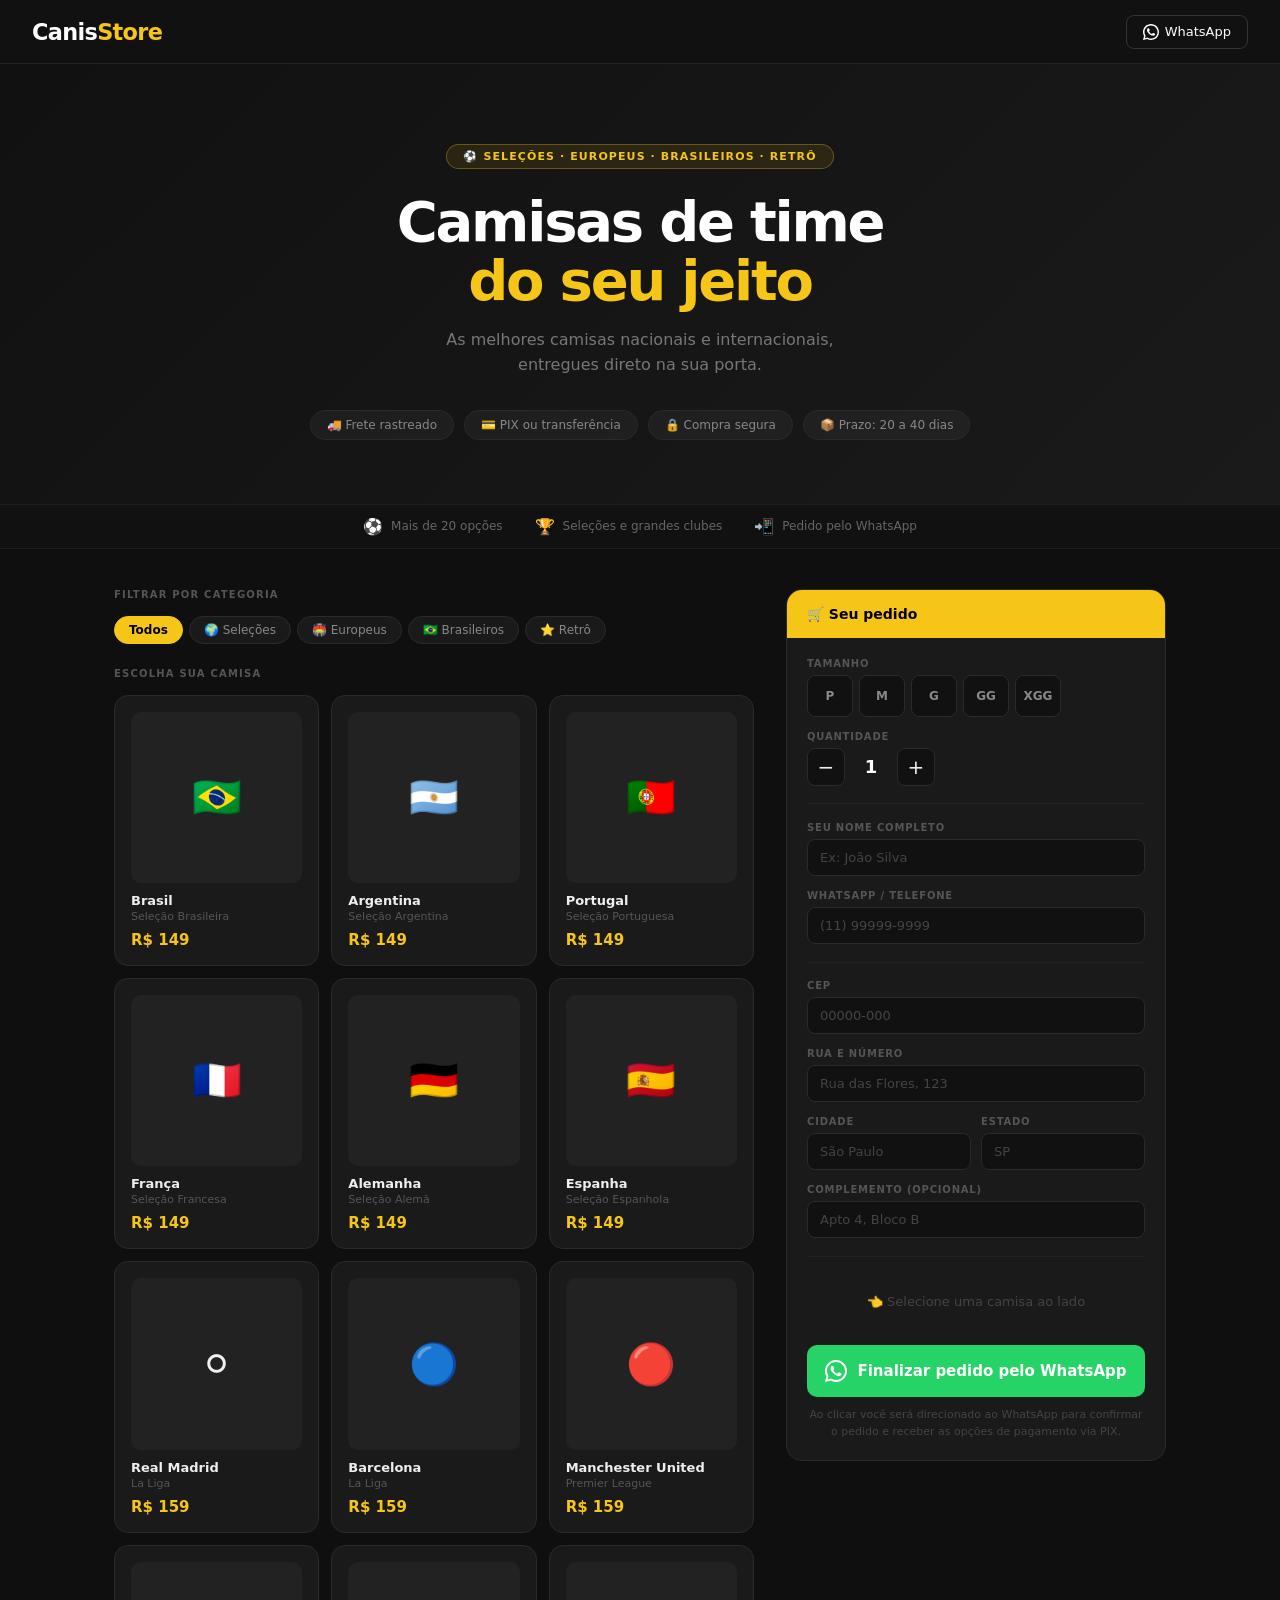
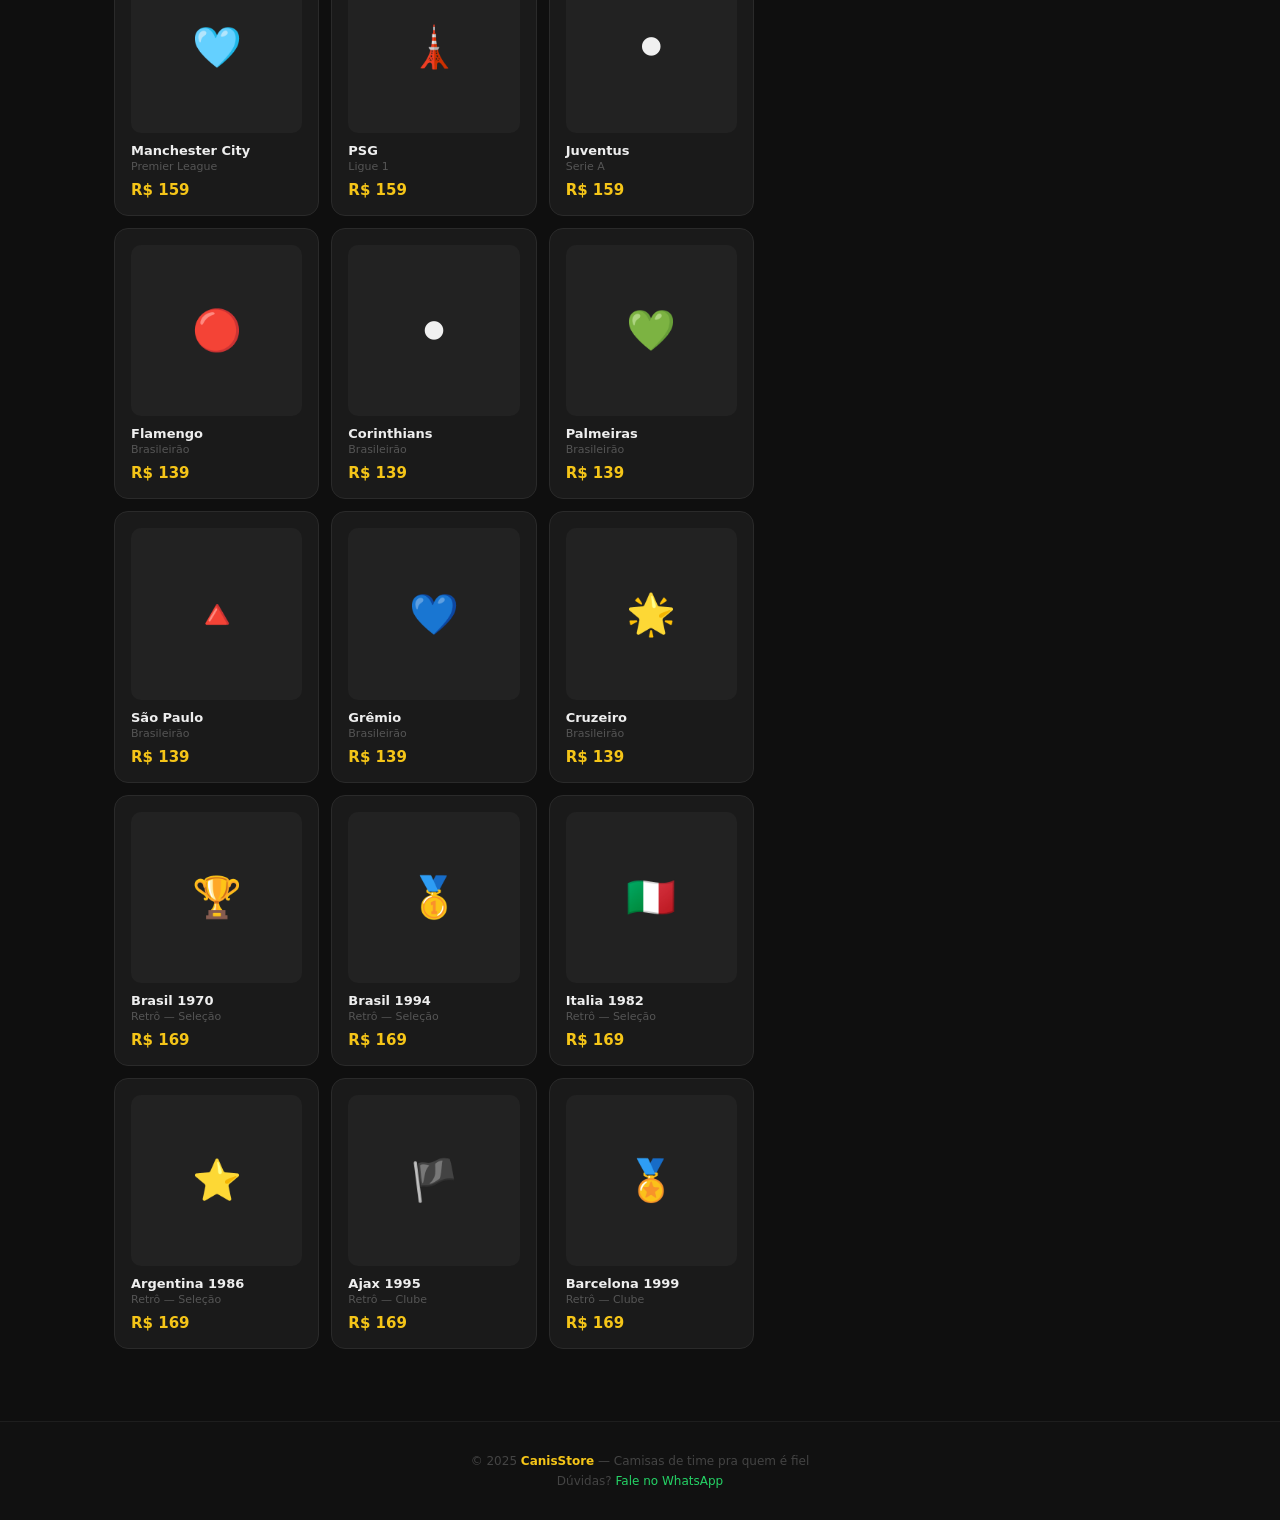
==== index.html @ 9fea23e1 "Add files via upload" ====
<!DOCTYPE html>
<html lang="pt-BR">
<head>
  <meta charset="UTF-8">
  <meta name="viewport" content="width=device-width, initial-scale=1.0">

  <!-- ✏️ TÍTULO DA PÁGINA (aparece na aba do navegador) -->
  <title>CanisStore — Camisas de Time</title>

  <link rel="stylesheet" href="style.css">
</head>
<body>

  <!-- ══════════════════════════════════════════════════════
       HEADER
       ✏️ Edite o nome da loja no .logo
  ══════════════════════════════════════════════════════ -->
  <header>
    <div class="logo">Canis<span>Store</span></div>
    <div class="header-right">
      <a class="cart-btn" href="https://wa.me/5511999999999" target="_blank">
        <!-- ✏️ Troque o número acima pelo seu WhatsApp -->
        <svg width="16" height="16" viewBox="0 0 24 24" fill="currentColor">
          <path d="M17.472 14.382c-.297-.149-1.758-.867-2.03-.967-.273-.099-.471-.148-.67.15-.197.297-.767.966-.94 1.164-.173.199-.347.223-.644.075-.297-.15-1.255-.463-2.39-1.475-.883-.788-1.48-1.761-1.653-2.059-.173-.297-.018-.458.13-.606.134-.133.298-.347.446-.52.149-.174.198-.298.298-.497.099-.198.05-.371-.025-.52-.075-.149-.669-1.612-.916-2.207-.242-.579-.487-.5-.669-.51-.173-.008-.371-.01-.57-.01-.198 0-.52.074-.792.372-.272.297-1.04 1.016-1.04 2.479 0 1.462 1.065 2.875 1.213 3.074.149.198 2.096 3.2 5.077 4.487.709.306 1.262.489 1.694.625.712.227 1.36.195 1.871.118.571-.085 1.758-.719 2.006-1.413.248-.694.248-1.289.173-1.413-.074-.124-.272-.198-.57-.347z"/>
          <path d="M12 0C5.373 0 0 5.373 0 12c0 2.123.554 4.122 1.524 5.855L0 24l6.335-1.54A11.945 11.945 0 0012 24c6.627 0 12-5.373 12-12S18.627 0 12 0zm0 21.818a9.8 9.8 0 01-5.007-1.375l-.36-.214-3.73.978.994-3.633-.235-.374A9.795 9.795 0 012.182 12C2.182 6.57 6.57 2.182 12 2.182S21.818 6.57 21.818 12 17.43 21.818 12 21.818z"/>
        </svg>
        WhatsApp
      </a>
    </div>
  </header>


  <!-- ══════════════════════════════════════════════════════
       HERO
       ✏️ Edite o título, subtítulo e os pills abaixo
  ══════════════════════════════════════════════════════ -->
  <section class="hero">
    <div class="hero-badge">⚽ Seleções · Europeus · Brasileiros · Retrô</div>
    <h1>Camisas de time<br><em>do seu jeito</em></h1>
    <p>As melhores camisas nacionais e internacionais, entregues direto na sua porta.</p>
    <div class="hero-pills">
      <div class="pill">🚚 Frete rastreado</div>
      <div class="pill">💳 PIX ou transferência</div>
      <div class="pill">🔒 Compra segura</div>
      <div class="pill">📦 Prazo: 20 a 40 dias</div>
    </div>
  </section>


  <!-- ══════════════════════════════════════════════════════
       INFO BAR
       ✏️ Edite os itens de destaque
  ══════════════════════════════════════════════════════ -->
  <div class="info-bar">
    <div class="info-item"><span class="icon">⚽</span> Mais de 20 opções</div>
    <div class="info-item"><span class="icon">🏆</span> Seleções e grandes clubes</div>
    <div class="info-item"><span class="icon">📲</span> Pedido pelo WhatsApp</div>
  </div>


  <!-- ══════════════════════════════════════════════════════
       MAIN — catálogo + formulário
  ══════════════════════════════════════════════════════ -->
  <div class="main">

    <!-- COLUNA ESQUERDA: catálogo -->
    <div class="catalog-col">

      <div class="section-label">Filtrar por categoria</div>
      <div class="filters">
        <button class="filter-btn active" onclick="filtrar('todos', this)">Todos</button>
        <button class="filter-btn" onclick="filtrar('selecao', this)">🌍 Seleções</button>
        <button class="filter-btn" onclick="filtrar('europeu', this)">🏟️ Europeus</button>
        <button class="filter-btn" onclick="filtrar('brasileiro', this)">🇧🇷 Brasileiros</button>
        <button class="filter-btn" onclick="filtrar('retro', this)">⭐ Retrô</button>
      </div>

      <div class="section-label">Escolha sua camisa</div>
      <div class="catalog" id="catalog">
        <!-- produtos renderizados pelo script.js -->
      </div>

    </div>

    <!-- COLUNA DIREITA: pedido -->
    <div class="sidebar">
      <div class="order-box" id="order-box">
        <div class="order-header">🛒 Seu pedido</div>
        <div class="order-body">

          <!-- notice produto selecionado -->
          <div class="selected-notice" id="selected-notice"></div>

          <!-- tamanho -->
          <div class="field">
            <label>Tamanho</label>
            <div class="sizes">
              <button class="size-btn" onclick="escolherTamanho('P', this)">P</button>
              <button class="size-btn" onclick="escolherTamanho('M', this)">M</button>
              <button class="size-btn" onclick="escolherTamanho('G', this)">G</button>
              <button class="size-btn" onclick="escolherTamanho('GG', this)">GG</button>
              <button class="size-btn" onclick="escolherTamanho('XGG', this)">XGG</button>
            </div>
          </div>

          <!-- quantidade -->
          <div class="field">
            <label>Quantidade</label>
            <div class="qty-row">
              <button class="qty-btn" onclick="mudarQtd(-1)">−</button>
              <span class="qty-num" id="qty-num">1</span>
              <button class="qty-btn" onclick="mudarQtd(1)">+</button>
            </div>
          </div>

          <div class="divider"></div>

          <!-- dados pessoais -->
          <div class="field">
            <label>Seu nome completo</label>
            <input type="text" id="nome" placeholder="Ex: João Silva">
          </div>

          <div class="field">
            <label>WhatsApp / Telefone</label>
            <input type="text" id="telefone" placeholder="(11) 99999-9999">
          </div>

          <div class="divider"></div>

          <!-- endereço -->
          <div class="field">
            <label>CEP</label>
            <input type="text" id="cep" placeholder="00000-000">
          </div>

          <div class="field">
            <label>Rua e número</label>
            <input type="text" id="rua" placeholder="Rua das Flores, 123">
          </div>

          <div class="field field-row">
            <div>
              <label>Cidade</label>
              <input type="text" id="cidade" placeholder="São Paulo">
            </div>
            <div>
              <label>Estado</label>
              <input type="text" id="estado" placeholder="SP">
            </div>
          </div>

          <div class="field">
            <label>Complemento (opcional)</label>
            <input type="text" id="complemento" placeholder="Apto 4, Bloco B">
          </div>

          <div class="divider"></div>

          <!-- resumo -->
          <div id="resumo">
            <div class="summary-empty">👈 Selecione uma camisa ao lado</div>
          </div>

          <!-- botão whatsapp -->
          <button class="whatsapp-btn" onclick="enviarWhatsApp()">
            <svg viewBox="0 0 24 24">
              <path d="M17.472 14.382c-.297-.149-1.758-.867-2.03-.967-.273-.099-.471-.148-.67.15-.197.297-.767.966-.94 1.164-.173.199-.347.223-.644.075-.297-.15-1.255-.463-2.39-1.475-.883-.788-1.48-1.761-1.653-2.059-.173-.297-.018-.458.13-.606.134-.133.298-.347.446-.52.149-.174.198-.298.298-.497.099-.198.05-.371-.025-.52-.075-.149-.669-1.612-.916-2.207-.242-.579-.487-.5-.669-.51-.173-.008-.371-.01-.57-.01-.198 0-.52.074-.792.372-.272.297-1.04 1.016-1.04 2.479 0 1.462 1.065 2.875 1.213 3.074.149.198 2.096 3.2 5.077 4.487.709.306 1.262.489 1.694.625.712.227 1.36.195 1.871.118.571-.085 1.758-.719 2.006-1.413.248-.694.248-1.289.173-1.413-.074-.124-.272-.198-.57-.347z"/>
              <path d="M12 0C5.373 0 0 5.373 0 12c0 2.123.554 4.122 1.524 5.855L0 24l6.335-1.54A11.945 11.945 0 0012 24c6.627 0 12-5.373 12-12S18.627 0 12 0zm0 21.818a9.8 9.8 0 01-5.007-1.375l-.36-.214-3.73.978.994-3.633-.235-.374A9.795 9.795 0 012.182 12C2.182 6.57 6.57 2.182 12 2.182S21.818 6.57 21.818 12 17.43 21.818 12 21.818z"/>
            </svg>
            Finalizar pedido pelo WhatsApp
          </button>

          <p class="disclaimer">
            Ao clicar você será direcionado ao WhatsApp para confirmar o pedido e receber as opções de pagamento via PIX.
          </p>

        </div>
      </div>
    </div>

  </div><!-- /main -->


  <!-- ══════════════════════════════════════════════════════
       FOOTER
       ✏️ Edite o nome e o número do WhatsApp
  ══════════════════════════════════════════════════════ -->
  <footer>
    <p>© 2025 <strong>CanisStore</strong> — Camisas de time pra quem é fiel</p>
    <p style="margin-top: 6px;">
      Dúvidas? <a href="https://wa.me/5511999999999" target="_blank">Fale no WhatsApp</a>
      <!-- ✏️ Troque o número acima pelo seu -->
    </p>
  </footer>

  <script src="script.js"></script>
</body>
</html>
---- style.css ----
/* ============================================================
   LOJA DE CAMISAS — style.css
   ============================================================ */

/* ── RESET & BASE ── */
*, *::before, *::after { box-sizing: border-box; margin: 0; padding: 0; }

body {
  font-family: 'Segoe UI', system-ui, -apple-system, sans-serif;
  background: #0f0f0f;
  color: #f0f0f0;
  min-height: 100vh;
}

a { text-decoration: none; color: inherit; }

/* ── HEADER ── */
header {
  background: #111;
  border-bottom: 1px solid #222;
  padding: 0 2rem;
  height: 64px;
  display: flex;
  align-items: center;
  justify-content: space-between;
  position: sticky;
  top: 0;
  z-index: 100;
}

.logo {
  font-size: 1.4rem;
  font-weight: 800;
  letter-spacing: -0.03em;
  color: #fff;
}

.logo span {
  /* ── COR DO DESTAQUE DO LOGO ── */
  color: #f5c518;
}

.header-right {
  display: flex;
  align-items: center;
  gap: 1rem;
}

.cart-btn {
  background: none;
  border: 1px solid #333;
  color: #fff;
  padding: 8px 16px;
  border-radius: 8px;
  font-size: 13px;
  cursor: pointer;
  display: flex;
  align-items: center;
  gap: 6px;
  font-family: inherit;
  transition: border-color 0.15s;
}
.cart-btn:hover { border-color: #555; }

.cart-count {
  background: #f5c518;
  color: #000;
  font-size: 11px;
  font-weight: 700;
  width: 18px;
  height: 18px;
  border-radius: 50%;
  display: flex;
  align-items: center;
  justify-content: center;
}

/* ── HERO ── */
.hero {
  /* ── COR DO FUNDO DO HERO ── */
  background: linear-gradient(135deg, #111 0%, #1a1a1a 100%);
  padding: 5rem 2rem 4rem;
  text-align: center;
  border-bottom: 1px solid #1e1e1e;
}

.hero-badge {
  display: inline-block;
  background: rgba(245, 197, 24, 0.1);
  border: 1px solid rgba(245, 197, 24, 0.3);
  color: #f5c518;
  font-size: 11px;
  font-weight: 700;
  padding: 5px 16px;
  border-radius: 20px;
  letter-spacing: 0.1em;
  text-transform: uppercase;
  margin-bottom: 1.5rem;
}

.hero h1 {
  font-size: clamp(2rem, 5vw, 3.5rem);
  font-weight: 900;
  line-height: 1.05;
  letter-spacing: -0.04em;
  margin-bottom: 1rem;
  color: #fff;
}

.hero h1 em {
  font-style: normal;
  /* ── COR DO DESTAQUE DO TÍTULO ── */
  color: #f5c518;
}

.hero p {
  color: #777;
  font-size: 1rem;
  max-width: 420px;
  margin: 0 auto 2rem;
  line-height: 1.6;
}

.hero-pills {
  display: flex;
  gap: 10px;
  justify-content: center;
  flex-wrap: wrap;
}

.pill {
  background: rgba(255,255,255,0.04);
  border: 1px solid #2a2a2a;
  color: #888;
  font-size: 12px;
  padding: 7px 16px;
  border-radius: 20px;
}

/* ── INFO BAR ── */
.info-bar {
  background: #111;
  border-bottom: 1px solid #1e1e1e;
  padding: 0.75rem 2rem;
  display: flex;
  gap: 2rem;
  justify-content: center;
  flex-wrap: wrap;
}

.info-item {
  display: flex;
  align-items: center;
  gap: 8px;
  font-size: 12px;
  color: #666;
  font-weight: 500;
}

.info-item .icon { font-size: 1rem; }

/* ── MAIN LAYOUT ── */
.main {
  max-width: 1100px;
  margin: 0 auto;
  padding: 2.5rem 1.5rem;
  display: grid;
  grid-template-columns: 1fr 380px;
  gap: 2rem;
  align-items: start;
}

@media (max-width: 820px) {
  .main {
    grid-template-columns: 1fr;
  }
  .sidebar {
    order: -1;
  }
}

/* ── SECTION LABEL ── */
.section-label {
  font-size: 10px;
  font-weight: 700;
  color: #555;
  letter-spacing: 0.12em;
  text-transform: uppercase;
  margin-bottom: 1rem;
}

/* ── FILTROS ── */
.filters {
  display: flex;
  gap: 6px;
  flex-wrap: wrap;
  margin-bottom: 1.5rem;
}

.filter-btn {
  background: #1a1a1a;
  border: 1px solid #2a2a2a;
  color: #888;
  font-size: 12px;
  font-weight: 500;
  padding: 6px 14px;
  border-radius: 20px;
  cursor: pointer;
  font-family: inherit;
  transition: all 0.15s;
}

.filter-btn:hover { border-color: #444; color: #ccc; }

.filter-btn.active {
  background: #f5c518;
  color: #000;
  border-color: #f5c518;
  font-weight: 700;
}

/* ── CATÁLOGO ── */
.catalog {
  display: grid;
  grid-template-columns: repeat(auto-fill, minmax(160px, 1fr));
  gap: 12px;
}

.shirt-card {
  background: #1a1a1a;
  border: 1px solid #2a2a2a;
  border-radius: 14px;
  padding: 1rem;
  cursor: pointer;
  transition: all 0.15s;
  position: relative;
  user-select: none;
}

.shirt-card:hover {
  border-color: #444;
  transform: translateY(-2px);
  box-shadow: 0 8px 24px rgba(0,0,0,0.4);
}

.shirt-card.selected {
  border: 2px solid #f5c518;
  background: #1e1c14;
}

.shirt-img {
  width: 100%;
  aspect-ratio: 1;
  border-radius: 10px;
  overflow: hidden;
  background: #222;
  margin-bottom: 10px;
  display: flex;
  align-items: center;
  justify-content: center;
  font-size: 2.5rem;
}

.shirt-img img {
  width: 100%;
  height: 100%;
  object-fit: cover;
  border-radius: 10px;
  display: block;
}

.check-badge {
  position: absolute;
  top: 10px;
  right: 10px;
  background: #f5c518;
  color: #000;
  width: 22px;
  height: 22px;
  border-radius: 50%;
  font-size: 12px;
  font-weight: 700;
  display: none;
  align-items: center;
  justify-content: center;
}

.shirt-card.selected .check-badge {
  display: flex;
}

.shirt-name {
  font-size: 13px;
  font-weight: 700;
  color: #eee;
  margin-bottom: 2px;
}

.shirt-league {
  font-size: 11px;
  color: #555;
  margin-bottom: 8px;
}

.shirt-price {
  font-size: 15px;
  font-weight: 800;
  color: #f5c518;
}

/* ── SIDEBAR ── */
.sidebar {
  position: sticky;
  top: 80px;
}

.order-box {
  background: #1a1a1a;
  border: 1px solid #2a2a2a;
  border-radius: 16px;
  overflow: hidden;
}

.order-header {
  background: #f5c518;
  color: #000;
  padding: 1rem 1.25rem;
  font-size: 14px;
  font-weight: 800;
  display: flex;
  align-items: center;
  gap: 8px;
}

.order-body { padding: 1.25rem; }

/* ── FORM ── */
.field {
  margin-bottom: 14px;
}

.field label {
  display: block;
  font-size: 10px;
  font-weight: 700;
  color: #555;
  text-transform: uppercase;
  letter-spacing: 0.08em;
  margin-bottom: 6px;
}

.field input {
  width: 100%;
  padding: 10px 12px;
  background: #111;
  border: 1px solid #2a2a2a;
  border-radius: 8px;
  color: #eee;
  font-size: 13px;
  font-family: inherit;
  transition: border-color 0.15s;
}

.field input:focus {
  outline: none;
  border-color: #f5c518;
}

.field input::placeholder { color: #444; }

.field-row {
  display: grid;
  grid-template-columns: 1fr 1fr;
  gap: 10px;
}

/* ── TAMANHOS ── */
.sizes {
  display: flex;
  gap: 6px;
  flex-wrap: wrap;
}

.size-btn {
  background: #111;
  border: 1px solid #2a2a2a;
  color: #888;
  font-size: 12px;
  font-weight: 700;
  width: 46px;
  height: 42px;
  border-radius: 8px;
  cursor: pointer;
  font-family: inherit;
  transition: all 0.15s;
  display: flex;
  align-items: center;
  justify-content: center;
}

.size-btn:hover { border-color: #555; color: #ccc; }

.size-btn.active {
  background: #f5c518;
  color: #000;
  border-color: #f5c518;
}

/* ── QUANTIDADE ── */
.qty-row {
  display: flex;
  align-items: center;
  gap: 14px;
}

.qty-btn {
  background: #111;
  border: 1px solid #2a2a2a;
  color: #eee;
  width: 38px;
  height: 38px;
  border-radius: 8px;
  font-size: 20px;
  cursor: pointer;
  font-family: inherit;
  display: flex;
  align-items: center;
  justify-content: center;
  transition: all 0.15s;
  line-height: 1;
}

.qty-btn:hover { border-color: #555; }

.qty-num {
  font-size: 18px;
  font-weight: 700;
  min-width: 24px;
  text-align: center;
  color: #fff;
}

/* ── DIVIDER ── */
.divider {
  height: 1px;
  background: #222;
  margin: 1.1rem 0;
}

/* ── RESUMO ── */
.summary-empty {
  text-align: center;
  color: #444;
  font-size: 13px;
  padding: 1.25rem 0;
}

.summary-row {
  display: flex;
  justify-content: space-between;
  align-items: center;
  font-size: 13px;
  color: #666;
  margin-bottom: 8px;
}

.summary-row span:last-child { color: #aaa; }

.summary-row.total {
  font-size: 16px;
  font-weight: 800;
  color: #fff;
  border-top: 1px solid #222;
  padding-top: 10px;
  margin-top: 6px;
}

.summary-row.total span:last-child { color: #f5c518; }

/* ── BOTÃO WHATSAPP ── */
.whatsapp-btn {
  width: 100%;
  padding: 15px;
  background: #25D366;
  color: #fff;
  border: none;
  border-radius: 10px;
  font-size: 15px;
  font-weight: 700;
  cursor: pointer;
  font-family: inherit;
  display: flex;
  align-items: center;
  justify-content: center;
  gap: 10px;
  transition: all 0.15s;
  margin-top: 1rem;
}

.whatsapp-btn:hover { background: #1ebe5d; }
.whatsapp-btn:active { transform: scale(0.98); }

.whatsapp-btn svg {
  width: 22px;
  height: 22px;
  fill: #fff;
  flex-shrink: 0;
}

.disclaimer {
  font-size: 11px;
  color: #444;
  text-align: center;
  margin-top: 10px;
  line-height: 1.5;
}

/* ── NOTICE PRODUTO SELECIONADO ── */
.selected-notice {
  background: rgba(245, 197, 24, 0.08);
  border: 1px solid rgba(245, 197, 24, 0.2);
  border-radius: 8px;
  padding: 10px 12px;
  font-size: 12px;
  color: #f5c518;
  margin-bottom: 1rem;
  display: none;
}

.selected-notice.visible { display: block; }

/* ── FOOTER ── */
footer {
  background: #111;
  border-top: 1px solid #1e1e1e;
  padding: 2rem;
  text-align: center;
  color: #444;
  font-size: 12px;
  margin-top: 2rem;
}

footer strong { color: #f5c518; }

footer a { color: #25D366; }
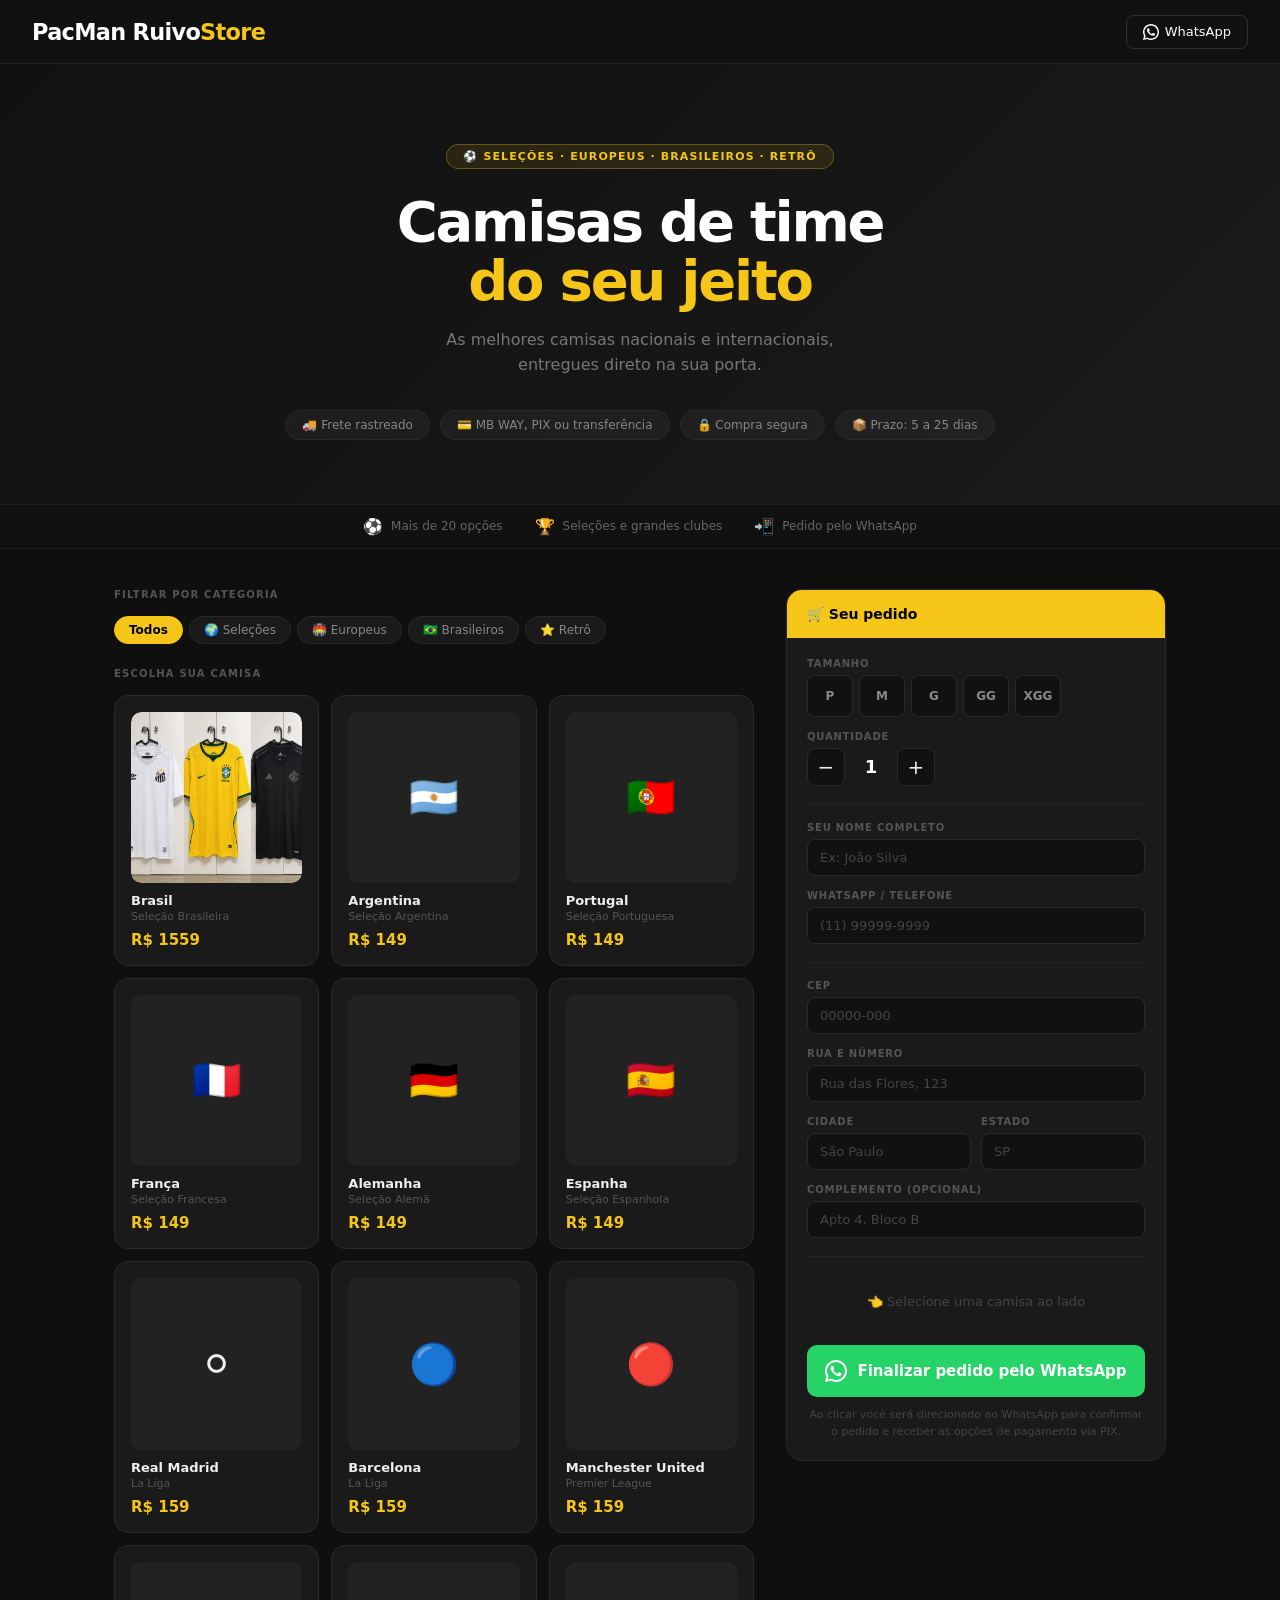
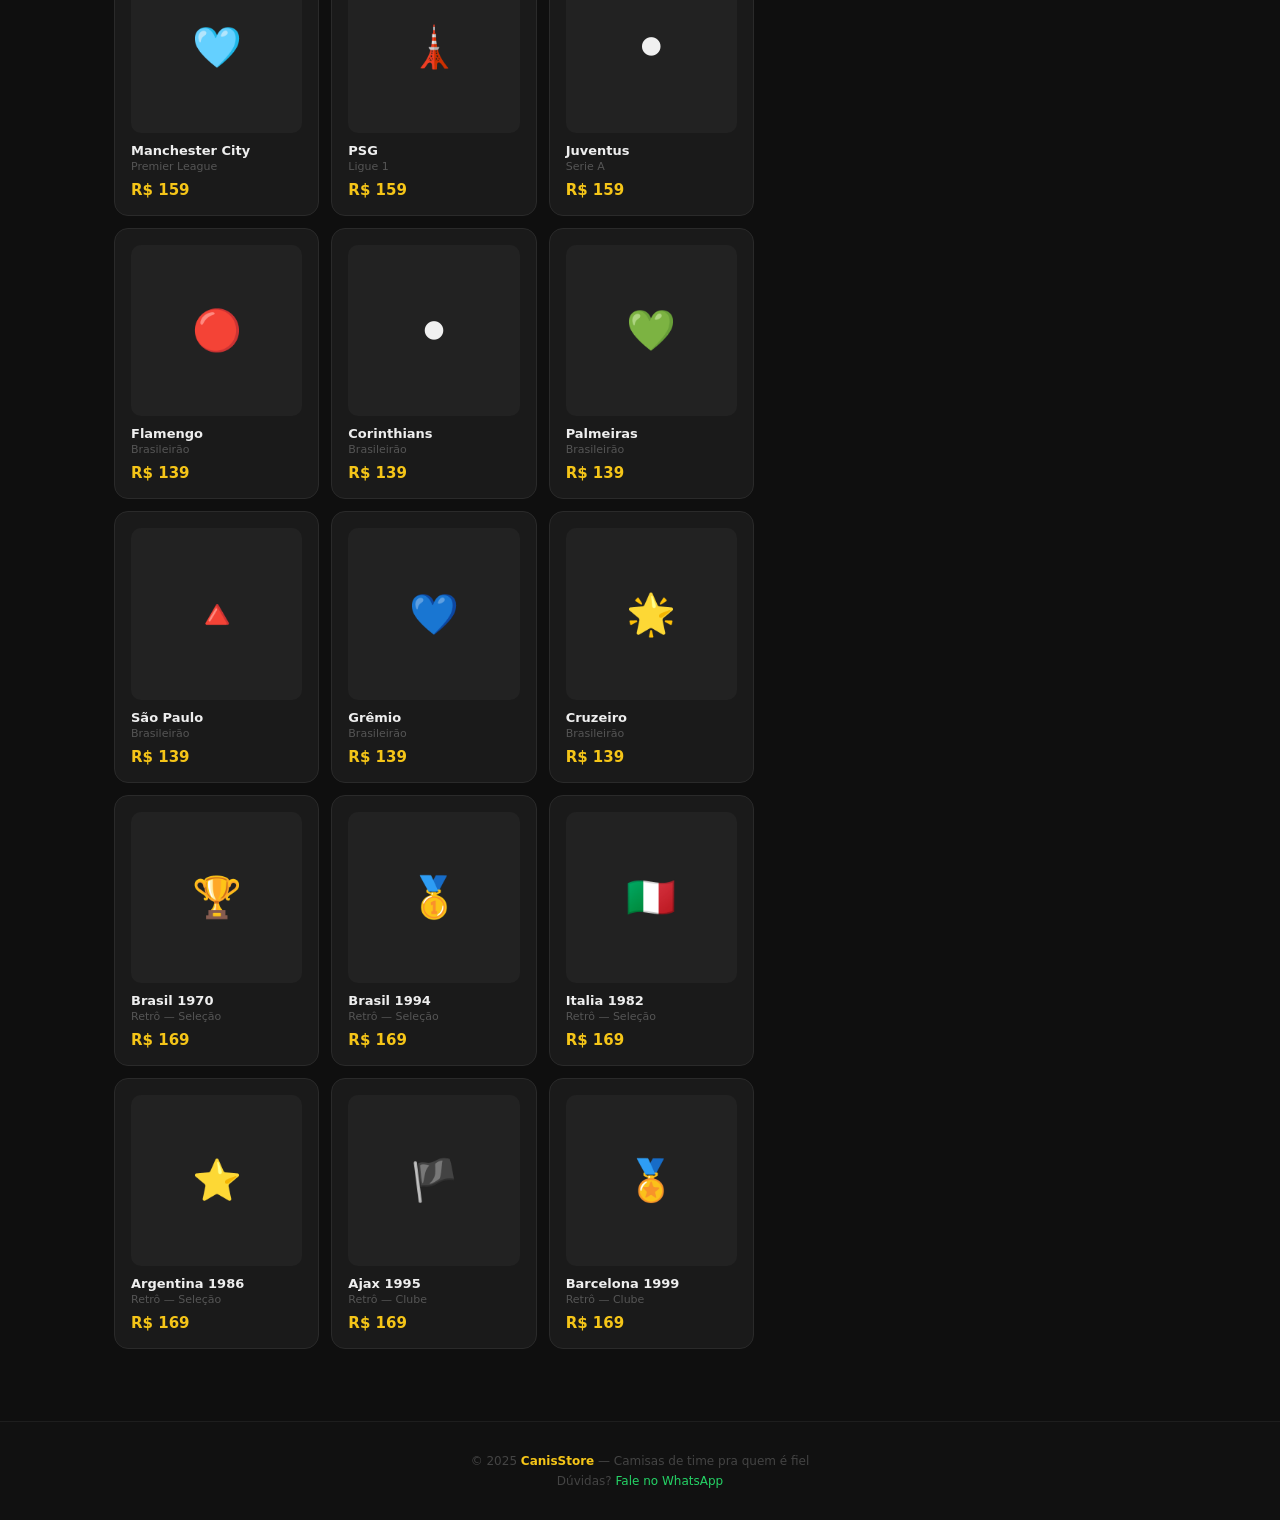
==== commit dbef1736: "imagem" ====
--- a/index.html
+++ b/index.html
@@ -5,7 +5,7 @@
   <meta name="viewport" content="width=device-width, initial-scale=1.0">
 
   <!-- ✏️ TÍTULO DA PÁGINA (aparece na aba do navegador) -->
-  <title>CanisStore — Camisas de Time</title>
+  <title>PacMan Ruivo Store</title>
 
   <link rel="stylesheet" href="style.css">
 </head>
@@ -16,9 +16,9 @@
        ✏️ Edite o nome da loja no .logo
   ══════════════════════════════════════════════════════ -->
   <header>
-    <div class="logo">Canis<span>Store</span></div>
+    <div class="logo">PacMan Ruivo<span>Store</span></div>
     <div class="header-right">
-      <a class="cart-btn" href="https://wa.me/5511999999999" target="_blank">
+      <a class="cart-btn" href="https://wa.me/351932144202" target="_blank">
         <!-- ✏️ Troque o número acima pelo seu WhatsApp -->
         <svg width="16" height="16" viewBox="0 0 24 24" fill="currentColor">
           <path d="M17.472 14.382c-.297-.149-1.758-.867-2.03-.967-.273-.099-.471-.148-.67.15-.197.297-.767.966-.94 1.164-.173.199-.347.223-.644.075-.297-.15-1.255-.463-2.39-1.475-.883-.788-1.48-1.761-1.653-2.059-.173-.297-.018-.458.13-.606.134-.133.298-.347.446-.52.149-.174.198-.298.298-.497.099-.198.05-.371-.025-.52-.075-.149-.669-1.612-.916-2.207-.242-.579-.487-.5-.669-.51-.173-.008-.371-.01-.57-.01-.198 0-.52.074-.792.372-.272.297-1.04 1.016-1.04 2.479 0 1.462 1.065 2.875 1.213 3.074.149.198 2.096 3.2 5.077 4.487.709.306 1.262.489 1.694.625.712.227 1.36.195 1.871.118.571-.085 1.758-.719 2.006-1.413.248-.694.248-1.289.173-1.413-.074-.124-.272-.198-.57-.347z"/>
@@ -40,9 +40,9 @@
     <p>As melhores camisas nacionais e internacionais, entregues direto na sua porta.</p>
     <div class="hero-pills">
       <div class="pill">🚚 Frete rastreado</div>
-      <div class="pill">💳 PIX ou transferência</div>
+      <div class="pill">💳 MB WAY, PIX ou transferência</div>
       <div class="pill">🔒 Compra segura</div>
-      <div class="pill">📦 Prazo: 20 a 40 dias</div>
+      <div class="pill">📦 Prazo: 5 a 25 dias</div>
     </div>
   </section>
 
@@ -189,7 +189,7 @@
   <footer>
     <p>© 2025 <strong>CanisStore</strong> — Camisas de time pra quem é fiel</p>
     <p style="margin-top: 6px;">
-      Dúvidas? <a href="https://wa.me/5511999999999" target="_blank">Fale no WhatsApp</a>
+      Dúvidas? <a href="https://wa.me/351932144202" target="_blank">Fale no WhatsApp</a>
       <!-- ✏️ Troque o número acima pelo seu -->
     </p>
   </footer>
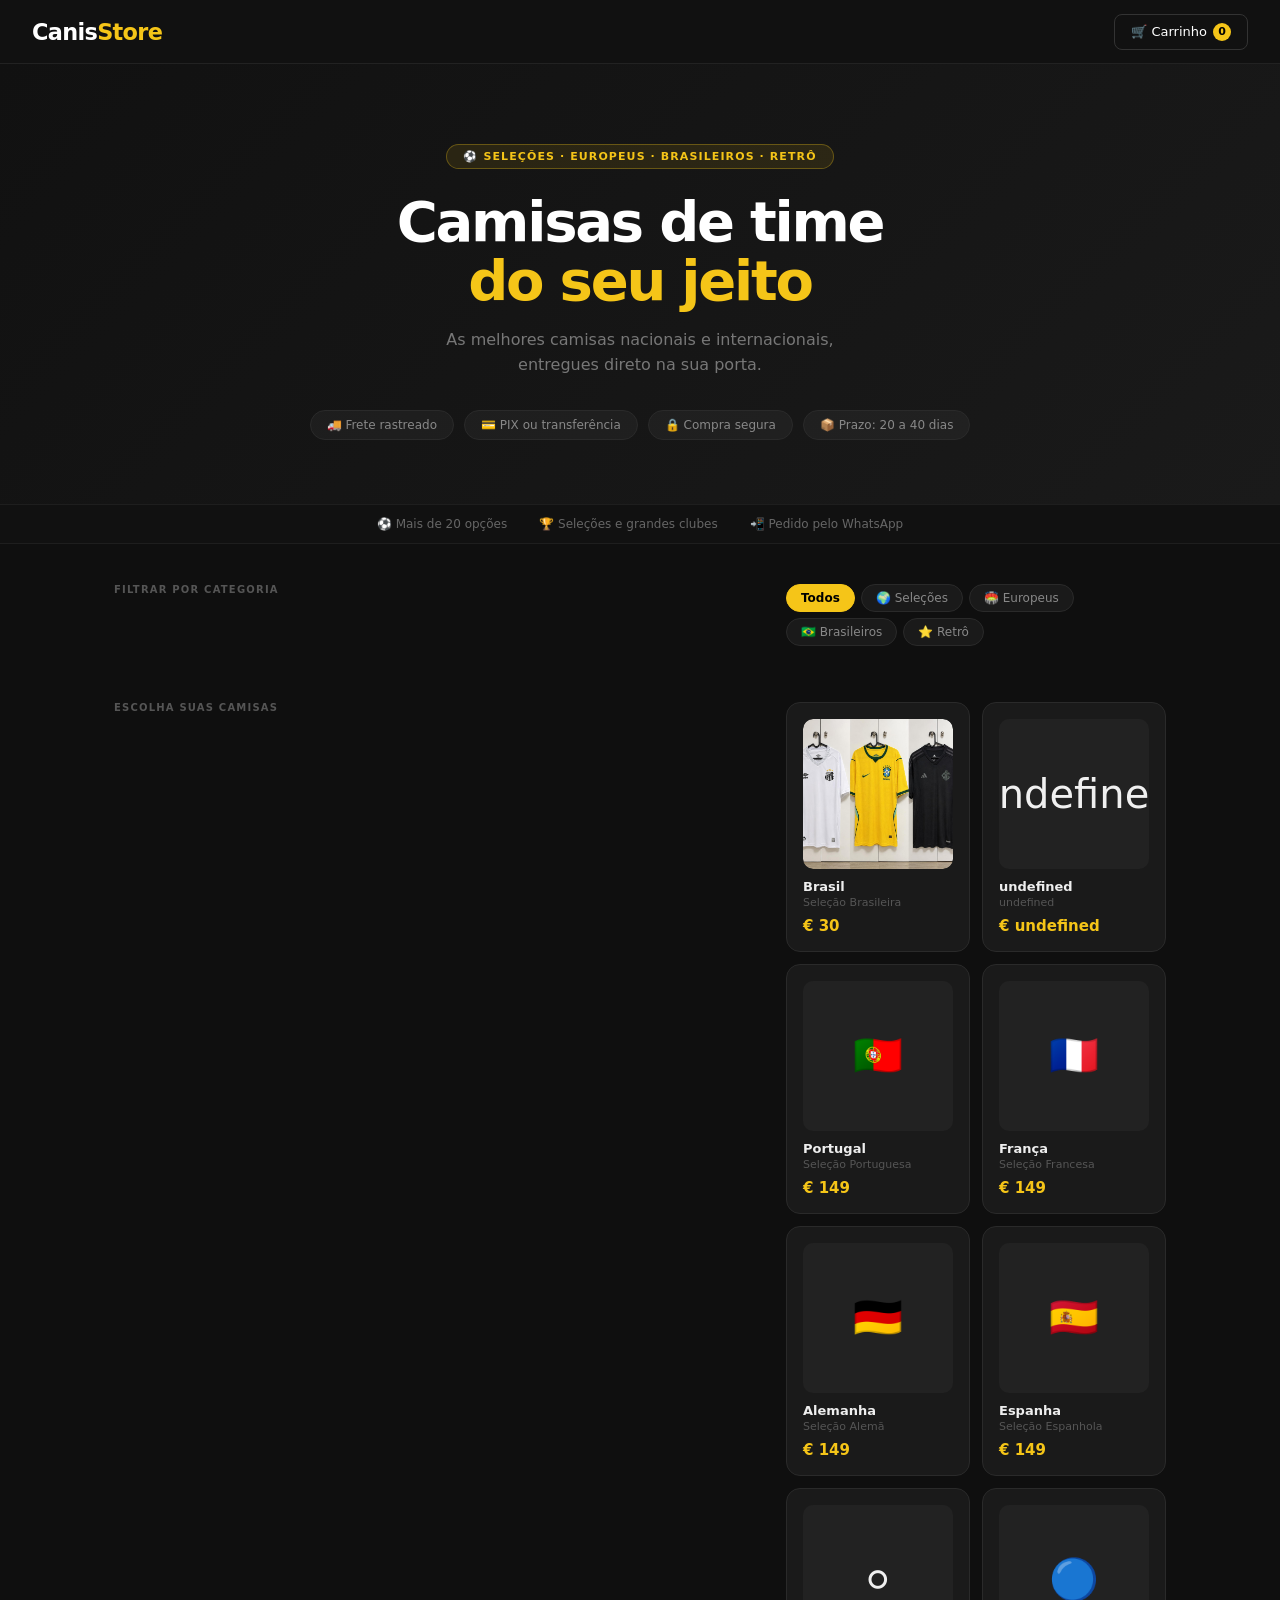
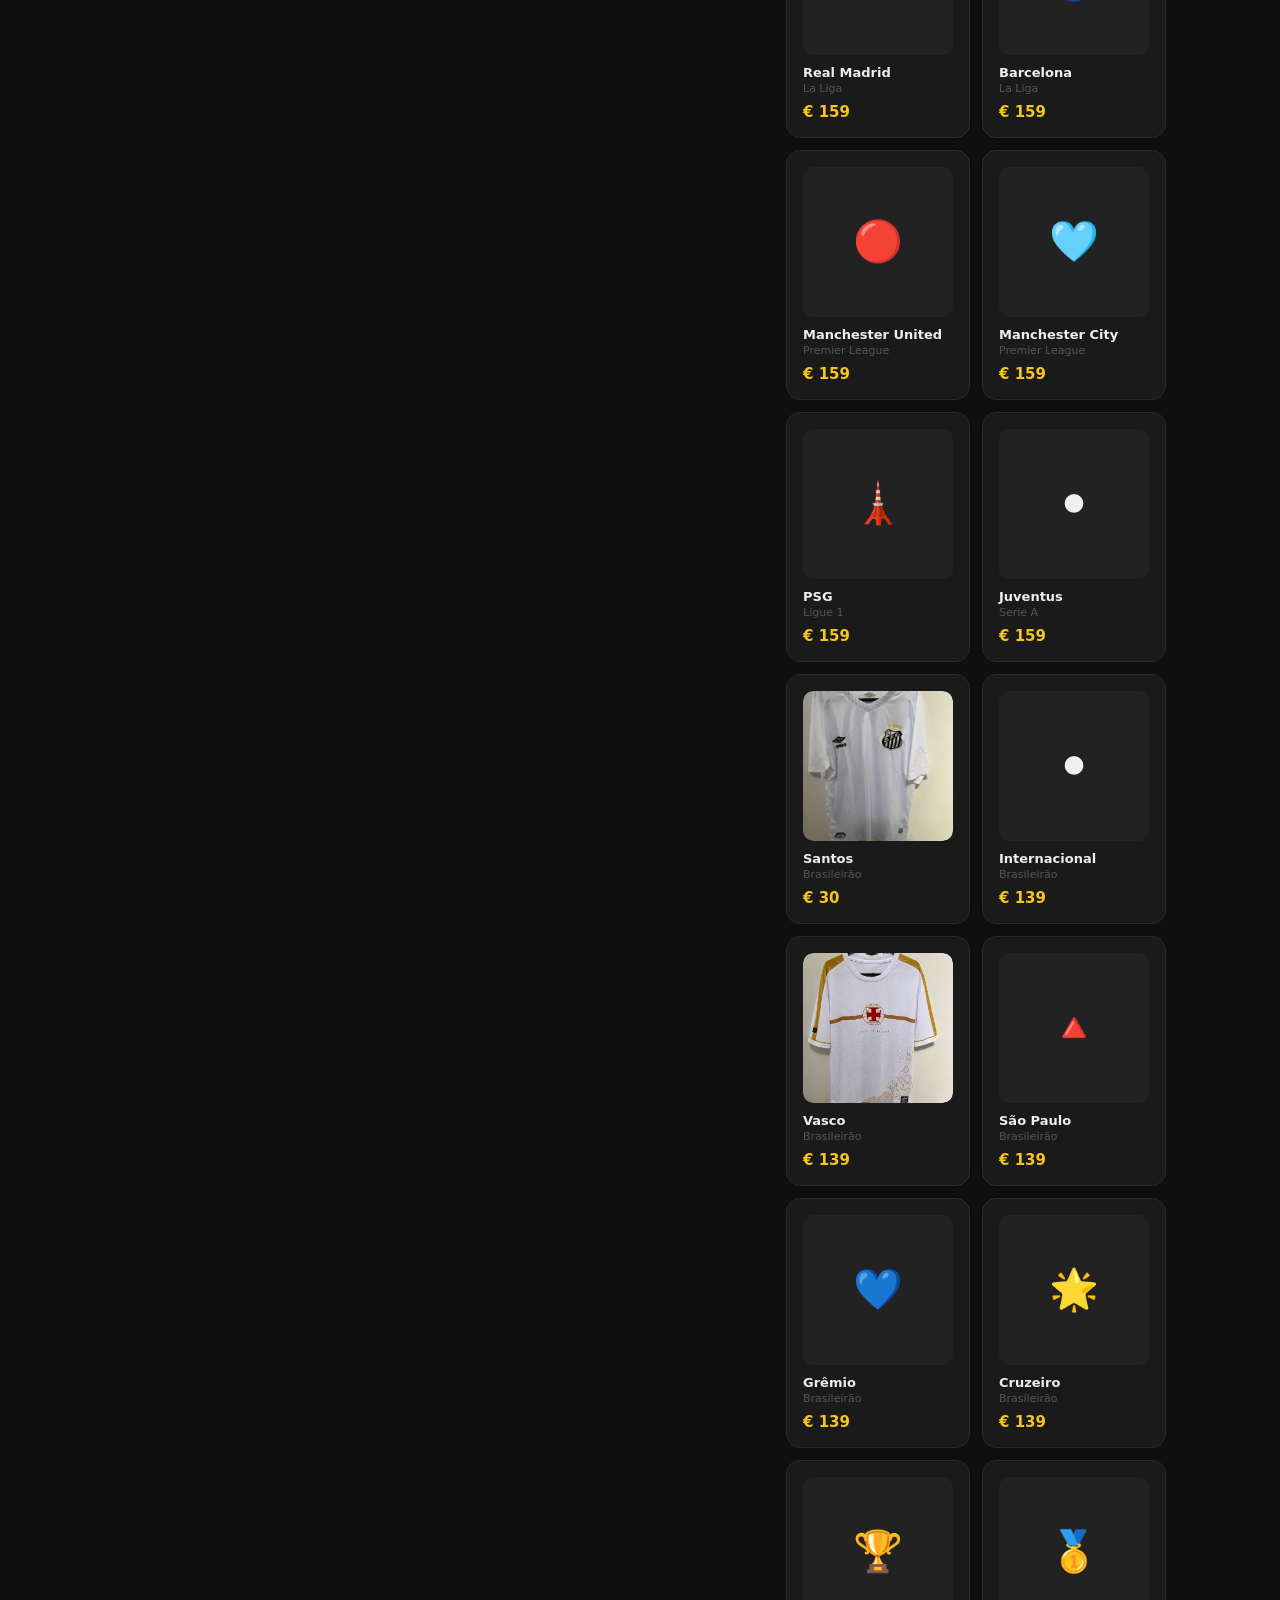
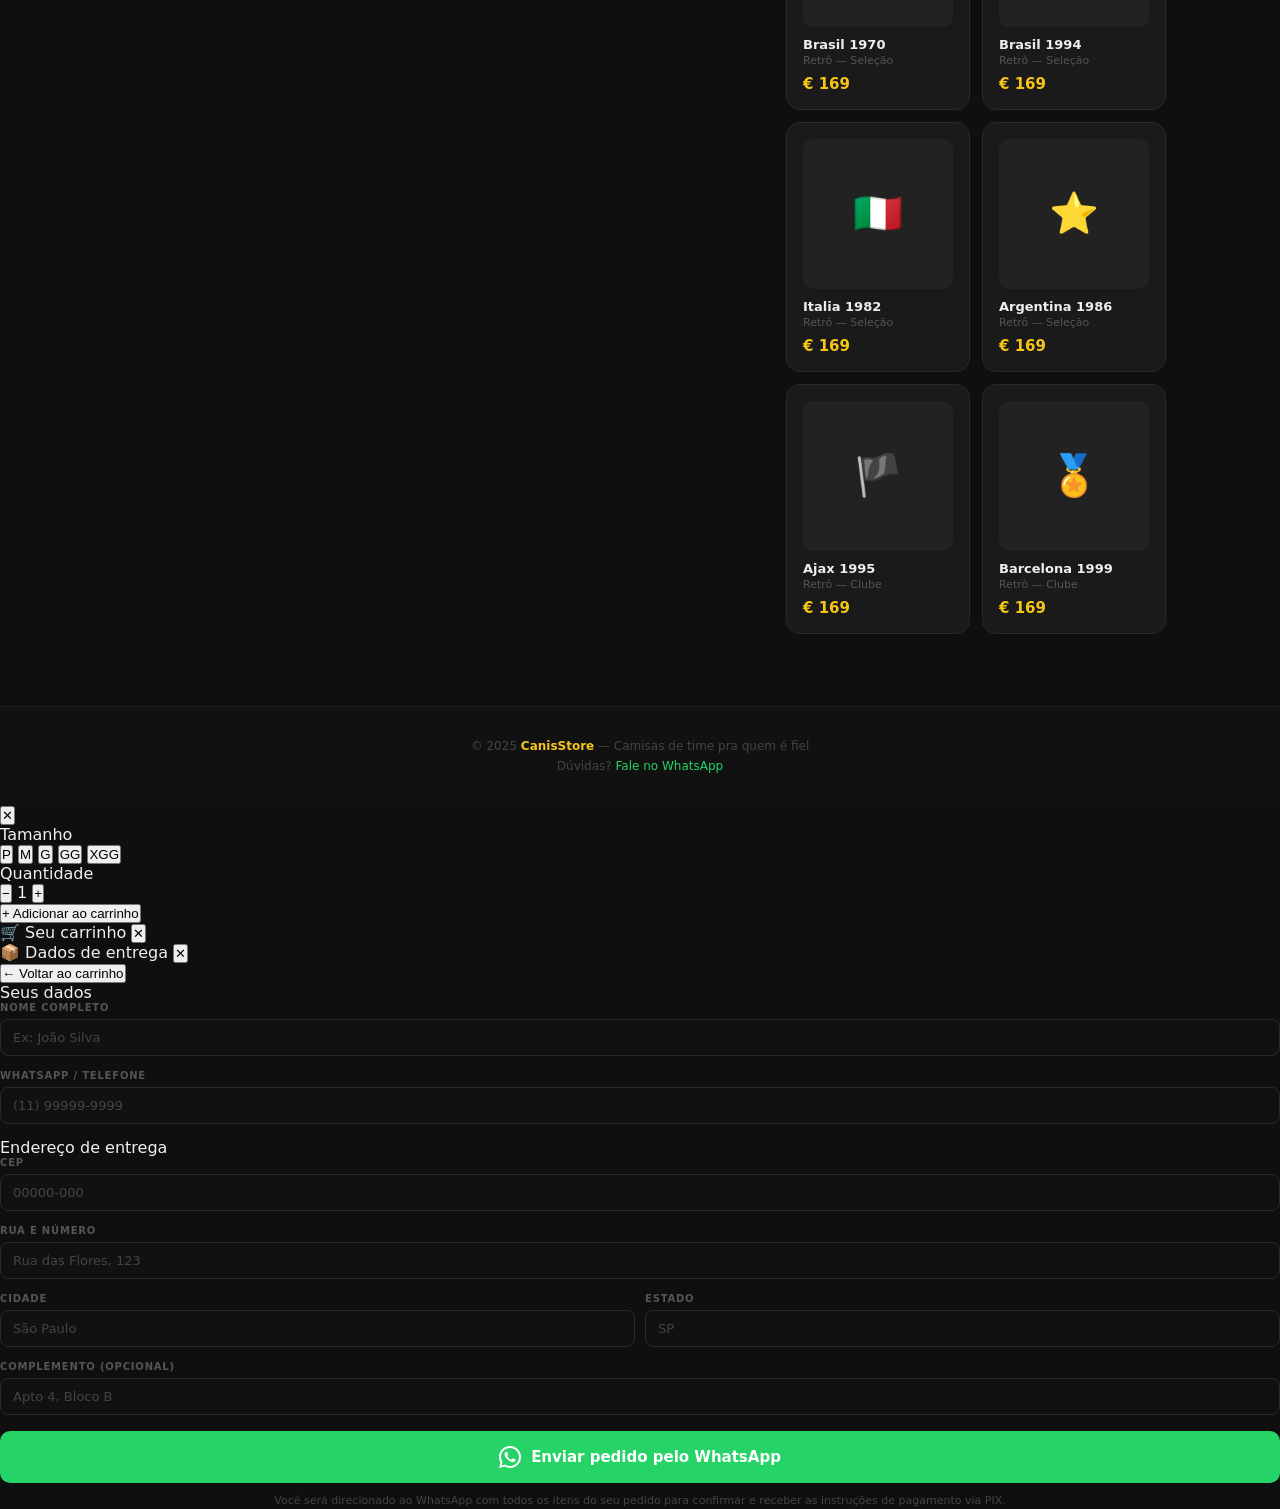
==== commit 8e7a6943: "carrinho" ====
--- a/index.html
+++ b/index.html
@@ -3,196 +3,176 @@
 <head>
   <meta charset="UTF-8">
   <meta name="viewport" content="width=device-width, initial-scale=1.0">
-
-  <!-- ✏️ TÍTULO DA PÁGINA (aparece na aba do navegador) -->
-  <title>PacMan Ruivo Store</title>
-
+  <title>CanisStore — Camisas de Time</title> <!-- ✏️ nome da aba -->
   <link rel="stylesheet" href="style.css">
 </head>
 <body>
 
-  <!-- ══════════════════════════════════════════════════════
-       HEADER
-       ✏️ Edite o nome da loja no .logo
-  ══════════════════════════════════════════════════════ -->
+  <!-- ── HEADER ── -->
   <header>
-    <div class="logo">PacMan Ruivo<span>Store</span></div>
-    <div class="header-right">
-      <a class="cart-btn" href="https://wa.me/351932144202" target="_blank">
-        <!-- ✏️ Troque o número acima pelo seu WhatsApp -->
-        <svg width="16" height="16" viewBox="0 0 24 24" fill="currentColor">
-          <path d="M17.472 14.382c-.297-.149-1.758-.867-2.03-.967-.273-.099-.471-.148-.67.15-.197.297-.767.966-.94 1.164-.173.199-.347.223-.644.075-.297-.15-1.255-.463-2.39-1.475-.883-.788-1.48-1.761-1.653-2.059-.173-.297-.018-.458.13-.606.134-.133.298-.347.446-.52.149-.174.198-.298.298-.497.099-.198.05-.371-.025-.52-.075-.149-.669-1.612-.916-2.207-.242-.579-.487-.5-.669-.51-.173-.008-.371-.01-.57-.01-.198 0-.52.074-.792.372-.272.297-1.04 1.016-1.04 2.479 0 1.462 1.065 2.875 1.213 3.074.149.198 2.096 3.2 5.077 4.487.709.306 1.262.489 1.694.625.712.227 1.36.195 1.871.118.571-.085 1.758-.719 2.006-1.413.248-.694.248-1.289.173-1.413-.074-.124-.272-.198-.57-.347z"/>
-          <path d="M12 0C5.373 0 0 5.373 0 12c0 2.123.554 4.122 1.524 5.855L0 24l6.335-1.54A11.945 11.945 0 0012 24c6.627 0 12-5.373 12-12S18.627 0 12 0zm0 21.818a9.8 9.8 0 01-5.007-1.375l-.36-.214-3.73.978.994-3.633-.235-.374A9.795 9.795 0 012.182 12C2.182 6.57 6.57 2.182 12 2.182S21.818 6.57 21.818 12 17.43 21.818 12 21.818z"/>
-        </svg>
-        WhatsApp
-      </a>
-    </div>
+    <div class="logo">Canis<span>Store</span></div> <!-- ✏️ nome da loja -->
+    <button class="cart-btn" onclick="abrirCarrinho()">
+      🛒 Carrinho
+      <span class="cart-count" id="cart-count">0</span>
+    </button>
   </header>
 
-
-  <!-- ══════════════════════════════════════════════════════
-       HERO
-       ✏️ Edite o título, subtítulo e os pills abaixo
-  ══════════════════════════════════════════════════════ -->
+  <!-- ── HERO ── -->
   <section class="hero">
     <div class="hero-badge">⚽ Seleções · Europeus · Brasileiros · Retrô</div>
-    <h1>Camisas de time<br><em>do seu jeito</em></h1>
+    <h1>Camisas de time<br><em>do seu jeito</em></h1> <!-- ✏️ título -->
     <p>As melhores camisas nacionais e internacionais, entregues direto na sua porta.</p>
     <div class="hero-pills">
       <div class="pill">🚚 Frete rastreado</div>
-      <div class="pill">💳 MB WAY, PIX ou transferência</div>
+      <div class="pill">💳 PIX ou transferência</div>
       <div class="pill">🔒 Compra segura</div>
-      <div class="pill">📦 Prazo: 5 a 25 dias</div>
+      <div class="pill">📦 Prazo: 20 a 40 dias</div>
     </div>
   </section>
 
+  <!-- ── INFO BAR ── -->
+  <div class="info-bar">
+    <div class="info-item">⚽ Mais de 20 opções</div>
+    <div class="info-item">🏆 Seleções e grandes clubes</div>
+    <div class="info-item">📲 Pedido pelo WhatsApp</div>
+  </div>
 
-  <!-- ══════════════════════════════════════════════════════
-       INFO BAR
-       ✏️ Edite os itens de destaque
-  ══════════════════════════════════════════════════════ -->
-  <div class="info-bar">
-    <div class="info-item"><span class="icon">⚽</span> Mais de 20 opções</div>
-    <div class="info-item"><span class="icon">🏆</span> Seleções e grandes clubes</div>
-    <div class="info-item"><span class="icon">📲</span> Pedido pelo WhatsApp</div>
+  <!-- ── CATÁLOGO ── -->
+  <div class="main">
+    <div class="section-label">Filtrar por categoria</div>
+    <div class="filters">
+      <button class="filter-btn active" onclick="filtrar('todos', this)">Todos</button>
+      <button class="filter-btn" onclick="filtrar('selecao', this)">🌍 Seleções</button>
+      <button class="filter-btn" onclick="filtrar('europeu', this)">🏟️ Europeus</button>
+      <button class="filter-btn" onclick="filtrar('brasileiro', this)">🇧🇷 Brasileiros</button>
+      <button class="filter-btn" onclick="filtrar('retro', this)">⭐ Retrô</button>
+    </div>
+    <div class="section-label">Escolha suas camisas</div>
+    <div class="catalog" id="catalog"></div>
+  </div>
+
+  <!-- ── FOOTER ── -->
+  <footer>
+    <p>© 2025 <strong>CanisStore</strong> — Camisas de time pra quem é fiel</p> <!-- ✏️ -->
+    <p style="margin-top:6px;">Dúvidas? <a href="https://wa.me/5511999999999" target="_blank">Fale no WhatsApp</a></p>
+  </footer>
+
+
+  <!-- ════════════════════════════════════════════
+       OVERLAY (fundo escuro dos modais)
+  ════════════════════════════════════════════ -->
+  <div class="overlay" id="cart-overlay"></div>
+
+
+  <!-- ════════════════════════════════════════════
+       MODAL — escolher tamanho e quantidade
+  ════════════════════════════════════════════ -->
+  <div class="modal" id="modal">
+    <div class="modal-box">
+      <button class="modal-close" onclick="fecharModal()">✕</button>
+      <div class="modal-img" id="modal-img"></div>
+      <div class="modal-nome" id="modal-nome"></div>
+      <div class="modal-liga" id="modal-liga"></div>
+      <div class="modal-preco" id="modal-preco"></div>
+
+      <div class="modal-label">Tamanho</div>
+      <div class="modal-sizes">
+        <button class="modal-size-btn" onclick="modalEscolherTamanho('P', this)">P</button>
+        <button class="modal-size-btn" onclick="modalEscolherTamanho('M', this)">M</button>
+        <button class="modal-size-btn" onclick="modalEscolherTamanho('G', this)">G</button>
+        <button class="modal-size-btn" onclick="modalEscolherTamanho('GG', this)">GG</button>
+        <button class="modal-size-btn" onclick="modalEscolherTamanho('XGG', this)">XGG</button>
+      </div>
+
+      <div class="modal-label">Quantidade</div>
+      <div class="modal-qty-row">
+        <button class="modal-qty-btn" onclick="modalMudarQtd(-1)">−</button>
+        <span class="modal-qty-num" id="modal-qty-num">1</span>
+        <button class="modal-qty-btn" onclick="modalMudarQtd(1)">+</button>
+      </div>
+
+      <button class="modal-add-btn" onclick="adicionarAoCarrinho()">+ Adicionar ao carrinho</button>
+    </div>
   </div>
 
 
-  <!-- ══════════════════════════════════════════════════════
-       MAIN — catálogo + formulário
-  ══════════════════════════════════════════════════════ -->
-  <div class="main">
+  <!-- ════════════════════════════════════════════
+       DRAWER — CARRINHO
+  ════════════════════════════════════════════ -->
+  <div class="drawer" id="cart-drawer">
+    <div class="drawer-header">
+      <span>🛒 Seu carrinho</span>
+      <button class="drawer-close" onclick="fecharCarrinho()">✕</button>
+    </div>
+    <div class="drawer-body">
+      <div id="cart-items"></div>
+      <div id="cart-total-row" style="display:none;"></div>
+    </div>
+    <div class="drawer-footer">
+      <button class="btn-finalizar" id="btn-finalizar" onclick="abrirCheckout()" style="display:none;">
+        <svg viewBox="0 0 24 24"><path d="M17.472 14.382c-.297-.149-1.758-.867-2.03-.967-.273-.099-.471-.148-.67.15-.197.297-.767.966-.94 1.164-.173.199-.347.223-.644.075-.297-.15-1.255-.463-2.39-1.475-.883-.788-1.48-1.761-1.653-2.059-.173-.297-.018-.458.13-.606.134-.133.298-.347.446-.52.149-.174.198-.298.298-.497.099-.198.05-.371-.025-.52-.075-.149-.669-1.612-.916-2.207-.242-.579-.487-.5-.669-.51-.173-.008-.371-.01-.57-.01-.198 0-.52.074-.792.372-.272.297-1.04 1.016-1.04 2.479 0 1.462 1.065 2.875 1.213 3.074.149.198 2.096 3.2 5.077 4.487.709.306 1.262.489 1.694.625.712.227 1.36.195 1.871.118.571-.085 1.758-.719 2.006-1.413.248-.694.248-1.289.173-1.413-.074-.124-.272-.198-.57-.347z"/><path d="M12 0C5.373 0 0 5.373 0 12c0 2.123.554 4.122 1.524 5.855L0 24l6.335-1.54A11.945 11.945 0 0012 24c6.627 0 12-5.373 12-12S18.627 0 12 0zm0 21.818a9.8 9.8 0 01-5.007-1.375l-.36-.214-3.73.978.994-3.633-.235-.374A9.795 9.795 0 012.182 12C2.182 6.57 6.57 2.182 12 2.182S21.818 6.57 21.818 12 17.43 21.818 12 21.818z"/></svg>
+        Finalizar pedido
+      </button>
+    </div>
+  </div>
 
-    <!-- COLUNA ESQUERDA: catálogo -->
-    <div class="catalog-col">
 
-      <div class="section-label">Filtrar por categoria</div>
-      <div class="filters">
-        <button class="filter-btn active" onclick="filtrar('todos', this)">Todos</button>
-        <button class="filter-btn" onclick="filtrar('selecao', this)">🌍 Seleções</button>
-        <button class="filter-btn" onclick="filtrar('europeu', this)">🏟️ Europeus</button>
-        <button class="filter-btn" onclick="filtrar('brasileiro', this)">🇧🇷 Brasileiros</button>
-        <button class="filter-btn" onclick="filtrar('retro', this)">⭐ Retrô</button>
+  <!-- ════════════════════════════════════════════
+       DRAWER — CHECKOUT (dados de entrega)
+  ════════════════════════════════════════════ -->
+  <div class="checkout-drawer" id="checkout-drawer">
+    <div class="drawer-header">
+      <span>📦 Dados de entrega</span>
+      <button class="drawer-close" onclick="fecharCheckout()">✕</button>
+    </div>
+    <div class="checkout-body">
+      <button class="back-btn" onclick="voltarParaCarrinho()">← Voltar ao carrinho</button>
+
+      <div class="section-title-small">Seus dados</div>
+      <div class="field">
+        <label>Nome completo</label>
+        <input type="text" id="nome" placeholder="Ex: João Silva">
+      </div>
+      <div class="field">
+        <label>WhatsApp / Telefone</label>
+        <input type="text" id="telefone" placeholder="(11) 99999-9999">
       </div>
 
-      <div class="section-label">Escolha sua camisa</div>
-      <div class="catalog" id="catalog">
-        <!-- produtos renderizados pelo script.js -->
+      <div class="section-divider"></div>
+      <div class="section-title-small">Endereço de entrega</div>
+
+      <div class="field">
+        <label>CEP</label>
+        <input type="text" id="cep" placeholder="00000-000">
+      </div>
+      <div class="field">
+        <label>Rua e número</label>
+        <input type="text" id="rua" placeholder="Rua das Flores, 123">
+      </div>
+      <div class="field field-row">
+        <div>
+          <label>Cidade</label>
+          <input type="text" id="cidade" placeholder="São Paulo">
+        </div>
+        <div>
+          <label>Estado</label>
+          <input type="text" id="estado" placeholder="SP">
+        </div>
+      </div>
+      <div class="field">
+        <label>Complemento (opcional)</label>
+        <input type="text" id="complemento" placeholder="Apto 4, Bloco B">
       </div>
 
+      <div class="section-divider"></div>
+
+      <button class="whatsapp-btn" onclick="enviarWhatsApp()">
+        <svg viewBox="0 0 24 24"><path d="M17.472 14.382c-.297-.149-1.758-.867-2.03-.967-.273-.099-.471-.148-.67.15-.197.297-.767.966-.94 1.164-.173.199-.347.223-.644.075-.297-.15-1.255-.463-2.39-1.475-.883-.788-1.48-1.761-1.653-2.059-.173-.297-.018-.458.13-.606.134-.133.298-.347.446-.52.149-.174.198-.298.298-.497.099-.198.05-.371-.025-.52-.075-.149-.669-1.612-.916-2.207-.242-.579-.487-.5-.669-.51-.173-.008-.371-.01-.57-.01-.198 0-.52.074-.792.372-.272.297-1.04 1.016-1.04 2.479 0 1.462 1.065 2.875 1.213 3.074.149.198 2.096 3.2 5.077 4.487.709.306 1.262.489 1.694.625.712.227 1.36.195 1.871.118.571-.085 1.758-.719 2.006-1.413.248-.694.248-1.289.173-1.413-.074-.124-.272-.198-.57-.347z"/><path d="M12 0C5.373 0 0 5.373 0 12c0 2.123.554 4.122 1.524 5.855L0 24l6.335-1.54A11.945 11.945 0 0012 24c6.627 0 12-5.373 12-12S18.627 0 12 0zm0 21.818a9.8 9.8 0 01-5.007-1.375l-.36-.214-3.73.978.994-3.633-.235-.374A9.795 9.795 0 012.182 12C2.182 6.57 6.57 2.182 12 2.182S21.818 6.57 21.818 12 17.43 21.818 12 21.818z"/></svg>
+        Enviar pedido pelo WhatsApp
+      </button>
+      <p class="disclaimer">Você será direcionado ao WhatsApp com todos os itens do seu pedido para confirmar e receber as instruções de pagamento via PIX.</p>
     </div>
-
-    <!-- COLUNA DIREITA: pedido -->
-    <div class="sidebar">
-      <div class="order-box" id="order-box">
-        <div class="order-header">🛒 Seu pedido</div>
-        <div class="order-body">
-
-          <!-- notice produto selecionado -->
-          <div class="selected-notice" id="selected-notice"></div>
-
-          <!-- tamanho -->
-          <div class="field">
-            <label>Tamanho</label>
-            <div class="sizes">
-              <button class="size-btn" onclick="escolherTamanho('P', this)">P</button>
-              <button class="size-btn" onclick="escolherTamanho('M', this)">M</button>
-              <button class="size-btn" onclick="escolherTamanho('G', this)">G</button>
-              <button class="size-btn" onclick="escolherTamanho('GG', this)">GG</button>
-              <button class="size-btn" onclick="escolherTamanho('XGG', this)">XGG</button>
-            </div>
-          </div>
-
-          <!-- quantidade -->
-          <div class="field">
-            <label>Quantidade</label>
-            <div class="qty-row">
-              <button class="qty-btn" onclick="mudarQtd(-1)">−</button>
-              <span class="qty-num" id="qty-num">1</span>
-              <button class="qty-btn" onclick="mudarQtd(1)">+</button>
-            </div>
-          </div>
-
-          <div class="divider"></div>
-
-          <!-- dados pessoais -->
-          <div class="field">
-            <label>Seu nome completo</label>
-            <input type="text" id="nome" placeholder="Ex: João Silva">
-          </div>
-
-          <div class="field">
-            <label>WhatsApp / Telefone</label>
-            <input type="text" id="telefone" placeholder="(11) 99999-9999">
-          </div>
-
-          <div class="divider"></div>
-
-          <!-- endereço -->
-          <div class="field">
-            <label>CEP</label>
-            <input type="text" id="cep" placeholder="00000-000">
-          </div>
-
-          <div class="field">
-            <label>Rua e número</label>
-            <input type="text" id="rua" placeholder="Rua das Flores, 123">
-          </div>
-
-          <div class="field field-row">
-            <div>
-              <label>Cidade</label>
-              <input type="text" id="cidade" placeholder="São Paulo">
-            </div>
-            <div>
-              <label>Estado</label>
-              <input type="text" id="estado" placeholder="SP">
-            </div>
-          </div>
-
-          <div class="field">
-            <label>Complemento (opcional)</label>
-            <input type="text" id="complemento" placeholder="Apto 4, Bloco B">
-          </div>
-
-          <div class="divider"></div>
-
-          <!-- resumo -->
-          <div id="resumo">
-            <div class="summary-empty">👈 Selecione uma camisa ao lado</div>
-          </div>
-
-          <!-- botão whatsapp -->
-          <button class="whatsapp-btn" onclick="enviarWhatsApp()">
-            <svg viewBox="0 0 24 24">
-              <path d="M17.472 14.382c-.297-.149-1.758-.867-2.03-.967-.273-.099-.471-.148-.67.15-.197.297-.767.966-.94 1.164-.173.199-.347.223-.644.075-.297-.15-1.255-.463-2.39-1.475-.883-.788-1.48-1.761-1.653-2.059-.173-.297-.018-.458.13-.606.134-.133.298-.347.446-.52.149-.174.198-.298.298-.497.099-.198.05-.371-.025-.52-.075-.149-.669-1.612-.916-2.207-.242-.579-.487-.5-.669-.51-.173-.008-.371-.01-.57-.01-.198 0-.52.074-.792.372-.272.297-1.04 1.016-1.04 2.479 0 1.462 1.065 2.875 1.213 3.074.149.198 2.096 3.2 5.077 4.487.709.306 1.262.489 1.694.625.712.227 1.36.195 1.871.118.571-.085 1.758-.719 2.006-1.413.248-.694.248-1.289.173-1.413-.074-.124-.272-.198-.57-.347z"/>
-              <path d="M12 0C5.373 0 0 5.373 0 12c0 2.123.554 4.122 1.524 5.855L0 24l6.335-1.54A11.945 11.945 0 0012 24c6.627 0 12-5.373 12-12S18.627 0 12 0zm0 21.818a9.8 9.8 0 01-5.007-1.375l-.36-.214-3.73.978.994-3.633-.235-.374A9.795 9.795 0 012.182 12C2.182 6.57 6.57 2.182 12 2.182S21.818 6.57 21.818 12 17.43 21.818 12 21.818z"/>
-            </svg>
-            Finalizar pedido pelo WhatsApp
-          </button>
-
-          <p class="disclaimer">
-            Ao clicar você será direcionado ao WhatsApp para confirmar o pedido e receber as opções de pagamento via PIX.
-          </p>
-
-        </div>
-      </div>
-    </div>
-
-  </div><!-- /main -->
-
-
-  <!-- ══════════════════════════════════════════════════════
-       FOOTER
-       ✏️ Edite o nome e o número do WhatsApp
-  ══════════════════════════════════════════════════════ -->
-  <footer>
-    <p>© 2025 <strong>CanisStore</strong> — Camisas de time pra quem é fiel</p>
-    <p style="margin-top: 6px;">
-      Dúvidas? <a href="https://wa.me/351932144202" target="_blank">Fale no WhatsApp</a>
-      <!-- ✏️ Troque o número acima pelo seu -->
-    </p>
-  </footer>
+  </div>
 
   <script src="script.js"></script>
 </body>
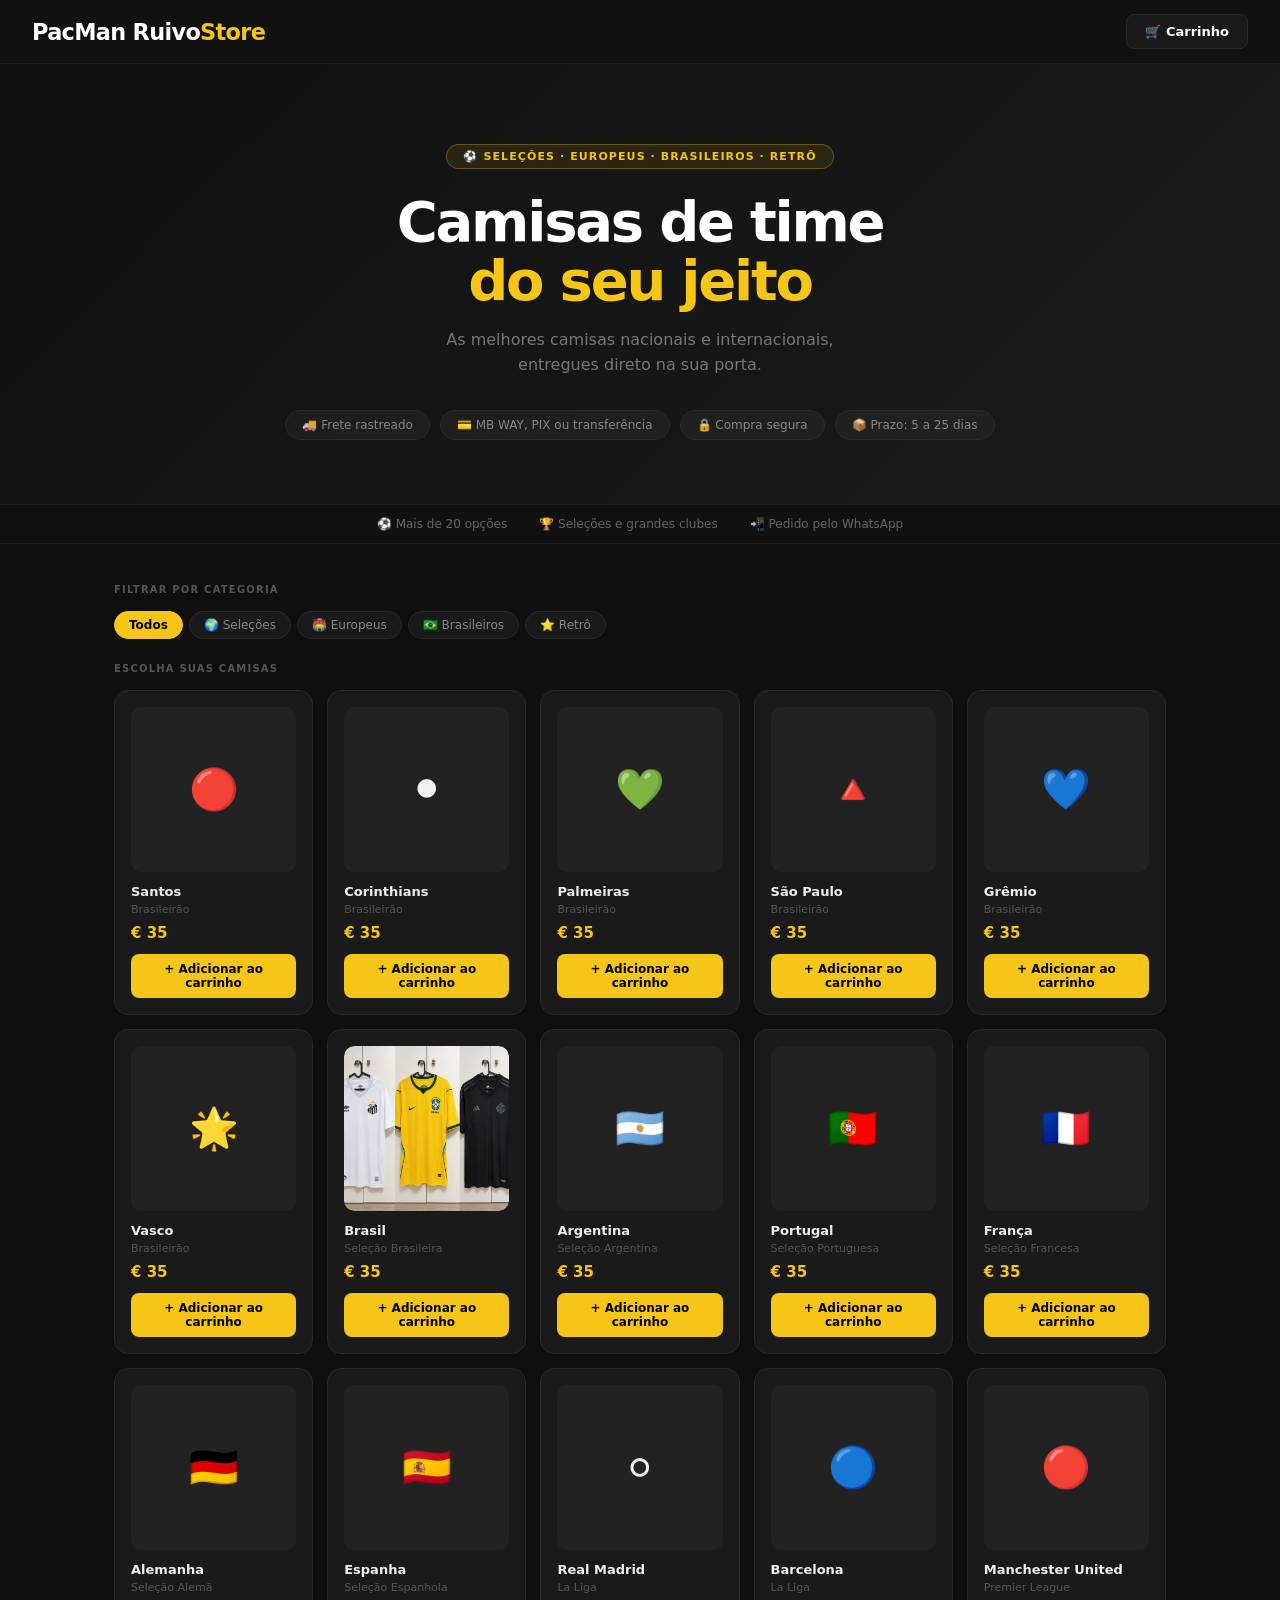
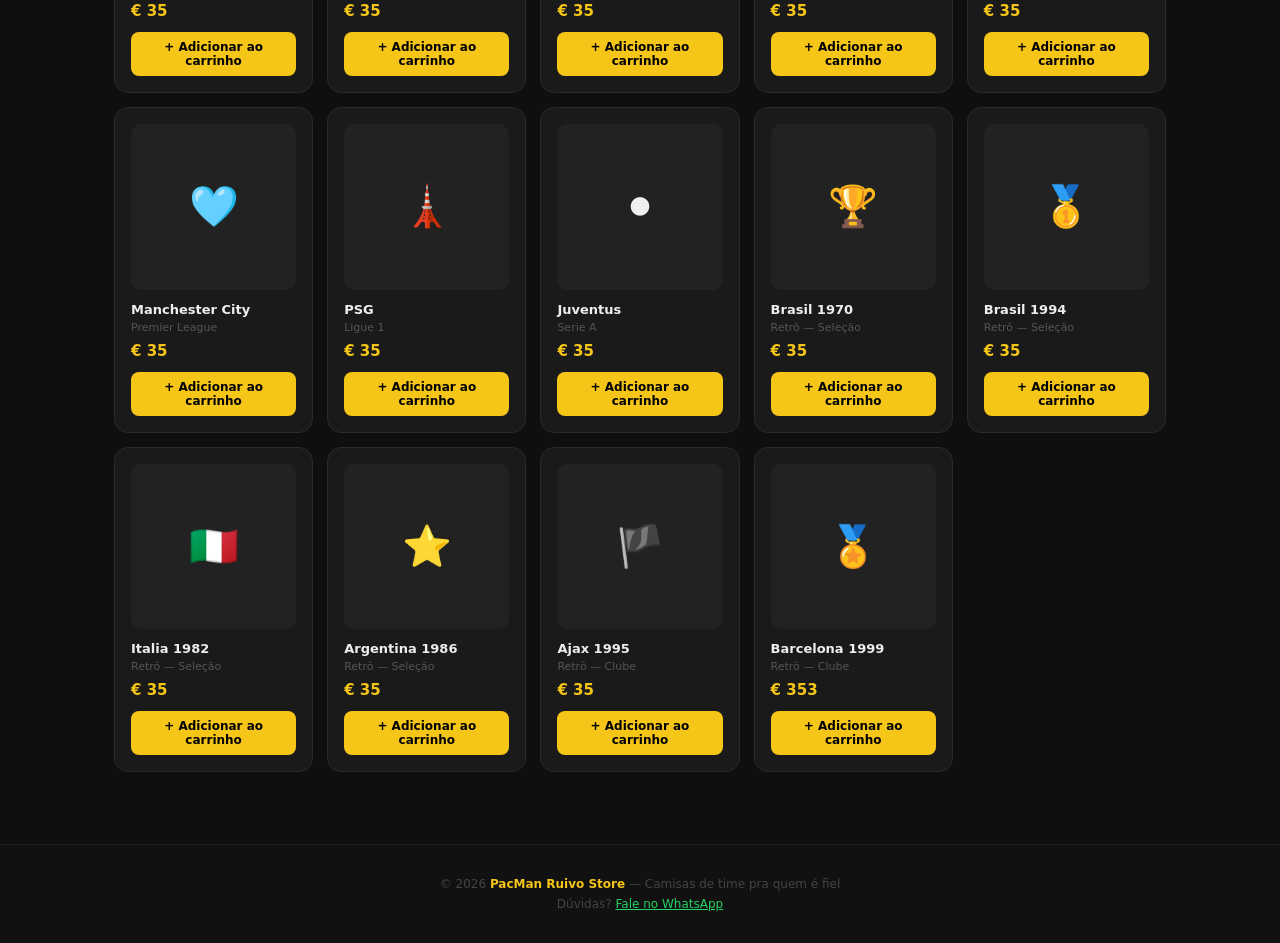
==== commit 3681416d: "alteracoes" ====
--- a/index.html
+++ b/index.html
@@ -3,14 +3,14 @@
 <head>
   <meta charset="UTF-8">
   <meta name="viewport" content="width=device-width, initial-scale=1.0">
-  <title>CanisStore — Camisas de Time</title> <!-- ✏️ nome da aba -->
+  <title>PacMan Ruivo — Camisas de Time</title> <!-- ✏️ nome da aba -->
   <link rel="stylesheet" href="style.css">
 </head>
 <body>
 
   <!-- ── HEADER ── -->
   <header>
-    <div class="logo">Canis<span>Store</span></div> <!-- ✏️ nome da loja -->
+    <div class="logo">PacMan Ruivo<span>Store</span></div> <!-- ✏️ nome da loja -->
     <button class="cart-btn" onclick="abrirCarrinho()">
       🛒 Carrinho
       <span class="cart-count" id="cart-count">0</span>
@@ -24,9 +24,9 @@
     <p>As melhores camisas nacionais e internacionais, entregues direto na sua porta.</p>
     <div class="hero-pills">
       <div class="pill">🚚 Frete rastreado</div>
-      <div class="pill">💳 PIX ou transferência</div>
+      <div class="pill">💳 MB WAY, PIX ou transferência</div>
       <div class="pill">🔒 Compra segura</div>
-      <div class="pill">📦 Prazo: 20 a 40 dias</div>
+      <div class="pill">📦 Prazo: 5 a 25 dias</div>
     </div>
   </section>
 
@@ -53,8 +53,8 @@
 
   <!-- ── FOOTER ── -->
   <footer>
-    <p>© 2025 <strong>CanisStore</strong> — Camisas de time pra quem é fiel</p> <!-- ✏️ -->
-    <p style="margin-top:6px;">Dúvidas? <a href="https://wa.me/5511999999999" target="_blank">Fale no WhatsApp</a></p>
+    <p>© 2026 <strong>PacMan Ruivo Store</strong> — Camisas de time pra quem é fiel</p> <!-- ✏️ -->
+    <p style="margin-top:6px;">Dúvidas? <a href="https://wa.me/351932144202" target="_blank">Fale no WhatsApp</a></p>
   </footer>
 
 
@@ -142,7 +142,7 @@
       <div class="section-title-small">Endereço de entrega</div>
 
       <div class="field">
-        <label>CEP</label>
+        <label>CODIGO POSTAL</label>
         <input type="text" id="cep" placeholder="00000-000">
       </div>
       <div class="field">
@@ -152,11 +152,11 @@
       <div class="field field-row">
         <div>
           <label>Cidade</label>
-          <input type="text" id="cidade" placeholder="São Paulo">
+          <input type="text" id="cidade" placeholder="Londres">
         </div>
         <div>
           <label>Estado</label>
-          <input type="text" id="estado" placeholder="SP">
+          <input type="text" id="estado" placeholder="Braga">
         </div>
       </div>
       <div class="field">
--- a/style.css
+++ b/style.css
@@ -2,7 +2,6 @@
    LOJA DE CAMISAS — style.css
    ============================================================ */
 
-/* ── RESET & BASE ── */
 *, *::before, *::after { box-sizing: border-box; margin: 0; padding: 0; }
 
 body {
@@ -11,8 +10,6 @@
   color: #f0f0f0;
   min-height: 100vh;
 }
-
-a { text-decoration: none; color: inherit; }
 
 /* ── HEADER ── */
 header {
@@ -25,69 +22,54 @@
   justify-content: space-between;
   position: sticky;
   top: 0;
-  z-index: 100;
-}
-
-.logo {
-  font-size: 1.4rem;
-  font-weight: 800;
-  letter-spacing: -0.03em;
+  z-index: 200;
+}
+
+.logo { font-size: 1.4rem; font-weight: 800; letter-spacing: -0.03em; color: #fff; }
+.logo span { color: #f5c518; }
+
+.cart-btn {
+  background: #1a1a1a;
+  border: 1px solid #2a2a2a;
   color: #fff;
-}
-
-.logo span {
-  /* ── COR DO DESTAQUE DO LOGO ── */
-  color: #f5c518;
-}
-
-.header-right {
-  display: flex;
-  align-items: center;
-  gap: 1rem;
-}
-
-.cart-btn {
-  background: none;
-  border: 1px solid #333;
-  color: #fff;
-  padding: 8px 16px;
+  padding: 9px 18px;
   border-radius: 8px;
   font-size: 13px;
-  cursor: pointer;
-  display: flex;
-  align-items: center;
-  gap: 6px;
+  font-weight: 600;
+  cursor: pointer;
+  display: flex;
+  align-items: center;
+  gap: 8px;
   font-family: inherit;
   transition: border-color 0.15s;
-}
-.cart-btn:hover { border-color: #555; }
+  position: relative;
+}
+.cart-btn:hover { border-color: #444; }
 
 .cart-count {
   background: #f5c518;
   color: #000;
   font-size: 11px;
-  font-weight: 700;
-  width: 18px;
-  height: 18px;
+  font-weight: 800;
+  width: 20px;
+  height: 20px;
   border-radius: 50%;
-  display: flex;
+  display: none;
   align-items: center;
   justify-content: center;
 }
 
 /* ── HERO ── */
 .hero {
-  /* ── COR DO FUNDO DO HERO ── */
   background: linear-gradient(135deg, #111 0%, #1a1a1a 100%);
   padding: 5rem 2rem 4rem;
   text-align: center;
   border-bottom: 1px solid #1e1e1e;
 }
-
 .hero-badge {
   display: inline-block;
-  background: rgba(245, 197, 24, 0.1);
-  border: 1px solid rgba(245, 197, 24, 0.3);
+  background: rgba(245,197,24,0.1);
+  border: 1px solid rgba(245,197,24,0.3);
   color: #f5c518;
   font-size: 11px;
   font-weight: 700;
@@ -97,7 +79,6 @@
   text-transform: uppercase;
   margin-bottom: 1.5rem;
 }
-
 .hero h1 {
   font-size: clamp(2rem, 5vw, 3.5rem);
   font-weight: 900;
@@ -106,28 +87,9 @@
   margin-bottom: 1rem;
   color: #fff;
 }
-
-.hero h1 em {
-  font-style: normal;
-  /* ── COR DO DESTAQUE DO TÍTULO ── */
-  color: #f5c518;
-}
-
-.hero p {
-  color: #777;
-  font-size: 1rem;
-  max-width: 420px;
-  margin: 0 auto 2rem;
-  line-height: 1.6;
-}
-
-.hero-pills {
-  display: flex;
-  gap: 10px;
-  justify-content: center;
-  flex-wrap: wrap;
-}
-
+.hero h1 em { font-style: normal; color: #f5c518; }
+.hero p { color: #777; font-size: 1rem; max-width: 420px; margin: 0 auto 2rem; line-height: 1.6; }
+.hero-pills { display: flex; gap: 10px; justify-content: center; flex-wrap: wrap; }
 .pill {
   background: rgba(255,255,255,0.04);
   border: 1px solid #2a2a2a;
@@ -147,39 +109,11 @@
   justify-content: center;
   flex-wrap: wrap;
 }
-
-.info-item {
-  display: flex;
-  align-items: center;
-  gap: 8px;
-  font-size: 12px;
-  color: #666;
-  font-weight: 500;
-}
-
-.info-item .icon { font-size: 1rem; }
-
-/* ── MAIN LAYOUT ── */
-.main {
-  max-width: 1100px;
-  margin: 0 auto;
-  padding: 2.5rem 1.5rem;
-  display: grid;
-  grid-template-columns: 1fr 380px;
-  gap: 2rem;
-  align-items: start;
-}
-
-@media (max-width: 820px) {
-  .main {
-    grid-template-columns: 1fr;
-  }
-  .sidebar {
-    order: -1;
-  }
-}
-
-/* ── SECTION LABEL ── */
+.info-item { display: flex; align-items: center; gap: 8px; font-size: 12px; color: #666; font-weight: 500; }
+
+/* ── MAIN ── */
+.main { max-width: 1100px; margin: 0 auto; padding: 2.5rem 1.5rem; }
+
 .section-label {
   font-size: 10px;
   font-weight: 700;
@@ -190,13 +124,7 @@
 }
 
 /* ── FILTROS ── */
-.filters {
-  display: flex;
-  gap: 6px;
-  flex-wrap: wrap;
-  margin-bottom: 1.5rem;
-}
-
+.filters { display: flex; gap: 6px; flex-wrap: wrap; margin-bottom: 1.5rem; }
 .filter-btn {
   background: #1a1a1a;
   border: 1px solid #2a2a2a;
@@ -209,21 +137,14 @@
   font-family: inherit;
   transition: all 0.15s;
 }
-
 .filter-btn:hover { border-color: #444; color: #ccc; }
-
-.filter-btn.active {
-  background: #f5c518;
-  color: #000;
-  border-color: #f5c518;
-  font-weight: 700;
-}
+.filter-btn.active { background: #f5c518; color: #000; border-color: #f5c518; font-weight: 700; }
 
 /* ── CATÁLOGO ── */
 .catalog {
   display: grid;
-  grid-template-columns: repeat(auto-fill, minmax(160px, 1fr));
-  gap: 12px;
+  grid-template-columns: repeat(auto-fill, minmax(170px, 1fr));
+  gap: 14px;
 }
 
 .shirt-card {
@@ -234,111 +155,374 @@
   cursor: pointer;
   transition: all 0.15s;
   position: relative;
-  user-select: none;
-}
-
-.shirt-card:hover {
-  border-color: #444;
-  transform: translateY(-2px);
-  box-shadow: 0 8px 24px rgba(0,0,0,0.4);
-}
-
-.shirt-card.selected {
-  border: 2px solid #f5c518;
-  background: #1e1c14;
-}
-
-.shirt-img {
-  width: 100%;
-  aspect-ratio: 1;
-  border-radius: 10px;
-  overflow: hidden;
-  background: #222;
-  margin-bottom: 10px;
-  display: flex;
-  align-items: center;
-  justify-content: center;
-  font-size: 2.5rem;
-}
-
-.shirt-img img {
-  width: 100%;
-  height: 100%;
-  object-fit: cover;
-  border-radius: 10px;
-  display: block;
-}
-
-.check-badge {
+  display: flex;
+  flex-direction: column;
+  gap: 4px;
+}
+.shirt-card:hover { border-color: #444; transform: translateY(-2px); box-shadow: 0 8px 24px rgba(0,0,0,0.4); }
+.shirt-card.in-cart { border-color: #f5c518; background: #1e1c14; }
+
+.in-cart-badge {
   position: absolute;
   top: 10px;
   right: 10px;
   background: #f5c518;
   color: #000;
-  width: 22px;
-  height: 22px;
+  font-size: 10px;
+  font-weight: 700;
+  padding: 3px 8px;
+  border-radius: 20px;
+}
+
+.shirt-img {
+  width: 100%;
+  aspect-ratio: 1;
+  border-radius: 10px;
+  overflow: hidden;
+  background: #222;
+  margin-bottom: 8px;
+  display: flex;
+  align-items: center;
+  justify-content: center;
+  font-size: 2.5rem;
+}
+.shirt-img img { width: 100%; height: 100%; object-fit: cover; border-radius: 10px; display: block; }
+
+.shirt-name { font-size: 13px; font-weight: 700; color: #eee; }
+.shirt-league { font-size: 11px; color: #555; margin-bottom: 4px; }
+.shirt-price { font-size: 15px; font-weight: 800; color: #f5c518; margin-bottom: 8px; }
+
+.add-btn {
+  width: 100%;
+  padding: 8px;
+  background: #f5c518;
+  color: #000;
+  border: none;
+  border-radius: 8px;
+  font-size: 12px;
+  font-weight: 700;
+  cursor: pointer;
+  font-family: inherit;
+  transition: all 0.15s;
+  margin-top: auto;
+}
+.add-btn:hover { background: #e6b800; }
+
+/* ── OVERLAY ── */
+.overlay {
+  position: fixed;
+  inset: 0;
+  background: rgba(0,0,0,0.7);
+  z-index: 300;
+  opacity: 0;
+  pointer-events: none;
+  transition: opacity 0.25s;
+}
+.overlay.open { opacity: 1; pointer-events: all; }
+
+/* ── MODAL TAMANHO ── */
+.modal {
+  position: fixed;
+  inset: 0;
+  z-index: 400;
+  display: flex;
+  align-items: center;
+  justify-content: center;
+  padding: 1rem;
+  opacity: 0;
+  pointer-events: none;
+  transition: opacity 0.2s;
+}
+.modal.open { opacity: 1; pointer-events: all; }
+
+.modal-box {
+  background: #1a1a1a;
+  border: 1px solid #2a2a2a;
+  border-radius: 20px;
+  padding: 1.5rem;
+  width: 100%;
+  max-width: 400px;
+  position: relative;
+  z-index: 1;
+}
+
+.modal-close {
+  position: absolute;
+  top: 14px;
+  right: 14px;
+  background: #222;
+  border: none;
+  color: #888;
+  width: 32px;
+  height: 32px;
   border-radius: 50%;
-  font-size: 12px;
-  font-weight: 700;
-  display: none;
-  align-items: center;
-  justify-content: center;
-}
-
-.shirt-card.selected .check-badge {
-  display: flex;
-}
-
-.shirt-name {
+  font-size: 18px;
+  cursor: pointer;
+  display: flex;
+  align-items: center;
+  justify-content: center;
+  font-family: inherit;
+}
+.modal-close:hover { color: #fff; }
+
+.modal-img {
+  width: 100%;
+  aspect-ratio: 1.4;
+  background: #222;
+  border-radius: 12px;
+  display: flex;
+  align-items: center;
+  justify-content: center;
+  font-size: 3.5rem;
+  margin-bottom: 1rem;
+  overflow: hidden;
+}
+.modal-img img { width: 100%; height: 100%; object-fit: cover; }
+
+.modal-nome { font-size: 1.25rem; font-weight: 800; color: #fff; margin-bottom: 2px; }
+.modal-liga { font-size: 12px; color: #555; margin-bottom: 6px; }
+.modal-preco { font-size: 1.4rem; font-weight: 800; color: #f5c518; margin-bottom: 1rem; }
+
+.modal-label {
+  font-size: 10px;
+  font-weight: 700;
+  color: #555;
+  text-transform: uppercase;
+  letter-spacing: 0.1em;
+  margin-bottom: 8px;
+}
+
+.modal-sizes { display: flex; gap: 6px; flex-wrap: wrap; margin-bottom: 1rem; }
+.modal-size-btn {
+  background: #111;
+  border: 1px solid #2a2a2a;
+  color: #888;
   font-size: 13px;
   font-weight: 700;
+  width: 48px;
+  height: 44px;
+  border-radius: 8px;
+  cursor: pointer;
+  font-family: inherit;
+  transition: all 0.15s;
+}
+.modal-size-btn:hover { border-color: #555; color: #ccc; }
+.modal-size-btn.active { background: #f5c518; color: #000; border-color: #f5c518; }
+
+.modal-qty-row { display: flex; align-items: center; gap: 14px; margin-bottom: 1.25rem; }
+.modal-qty-btn {
+  background: #111;
+  border: 1px solid #2a2a2a;
   color: #eee;
-  margin-bottom: 2px;
-}
-
-.shirt-league {
-  font-size: 11px;
-  color: #555;
-  margin-bottom: 8px;
-}
-
-.shirt-price {
+  width: 40px;
+  height: 40px;
+  border-radius: 8px;
+  font-size: 22px;
+  cursor: pointer;
+  font-family: inherit;
+  display: flex;
+  align-items: center;
+  justify-content: center;
+  transition: border-color 0.15s;
+  line-height: 1;
+}
+.modal-qty-btn:hover { border-color: #555; }
+.modal-qty-num { font-size: 18px; font-weight: 700; min-width: 24px; text-align: center; }
+
+.modal-add-btn {
+  width: 100%;
+  padding: 14px;
+  background: #f5c518;
+  color: #000;
+  border: none;
+  border-radius: 10px;
   font-size: 15px;
   font-weight: 800;
-  color: #f5c518;
-}
-
-/* ── SIDEBAR ── */
-.sidebar {
-  position: sticky;
-  top: 80px;
-}
-
-.order-box {
-  background: #1a1a1a;
-  border: 1px solid #2a2a2a;
-  border-radius: 16px;
-  overflow: hidden;
-}
-
-.order-header {
+  cursor: pointer;
+  font-family: inherit;
+  transition: background 0.15s;
+}
+.modal-add-btn:hover { background: #e6b800; }
+
+/* ── DRAWER CARRINHO ── */
+.drawer {
+  position: fixed;
+  top: 0;
+  right: 0;
+  bottom: 0;
+  width: 100%;
+  max-width: 420px;
+  background: #111;
+  border-left: 1px solid #222;
+  z-index: 500;
+  display: flex;
+  flex-direction: column;
+  transform: translateX(100%);
+  transition: transform 0.3s cubic-bezier(.4,0,.2,1);
+}
+.drawer.open { transform: translateX(0); }
+
+.drawer-header {
   background: #f5c518;
   color: #000;
   padding: 1rem 1.25rem;
+  display: flex;
+  align-items: center;
+  justify-content: space-between;
+  font-size: 15px;
+  font-weight: 800;
+  flex-shrink: 0;
+}
+.drawer-close {
+  background: rgba(0,0,0,0.15);
+  border: none;
+  color: #000;
+  width: 30px;
+  height: 30px;
+  border-radius: 50%;
+  font-size: 18px;
+  cursor: pointer;
+  display: flex;
+  align-items: center;
+  justify-content: center;
+  font-family: inherit;
+}
+
+.drawer-body { flex: 1; overflow-y: auto; padding: 1.25rem; }
+
+.cart-empty {
+  text-align: center;
+  color: #444;
   font-size: 14px;
+  padding: 3rem 1rem;
+  line-height: 1.7;
+}
+
+.cart-item {
+  display: flex;
+  gap: 12px;
+  align-items: center;
+  padding: 12px 0;
+  border-bottom: 1px solid #1e1e1e;
+}
+.cart-item:last-child { border-bottom: none; }
+
+.cart-item-img {
+  width: 60px;
+  height: 60px;
+  border-radius: 8px;
+  background: #1a1a1a;
+  overflow: hidden;
+  flex-shrink: 0;
+  display: flex;
+  align-items: center;
+  justify-content: center;
+  font-size: 1.5rem;
+}
+.cart-item-img img { width: 100%; height: 100%; object-fit: cover; }
+
+.cart-item-info { flex: 1; }
+.cart-item-nome { font-size: 13px; font-weight: 700; color: #eee; margin-bottom: 2px; }
+.cart-item-sub { font-size: 11px; color: #555; margin-bottom: 4px; }
+.cart-item-preco { font-size: 14px; font-weight: 800; color: #f5c518; }
+
+.cart-item-actions { display: flex; flex-direction: column; align-items: center; gap: 8px; }
+.cart-qty-row { display: flex; align-items: center; gap: 6px; }
+.cart-qty-btn {
+  background: #1a1a1a;
+  border: 1px solid #2a2a2a;
+  color: #eee;
+  width: 28px;
+  height: 28px;
+  border-radius: 6px;
+  font-size: 16px;
+  cursor: pointer;
+  font-family: inherit;
+  display: flex;
+  align-items: center;
+  justify-content: center;
+  line-height: 1;
+}
+.cart-qty-num { font-size: 14px; font-weight: 700; min-width: 20px; text-align: center; }
+.cart-remove-btn {
+  background: none;
+  border: none;
+  cursor: pointer;
+  font-size: 16px;
+  opacity: 0.5;
+  transition: opacity 0.15s;
+}
+.cart-remove-btn:hover { opacity: 1; }
+
+.cart-total-row { padding: 1rem 0 0; border-top: 1px solid #222; }
+.cart-total-line {
+  display: flex;
+  justify-content: space-between;
+  font-size: 16px;
   font-weight: 800;
-  display: flex;
-  align-items: center;
-  gap: 8px;
-}
-
-.order-body { padding: 1.25rem; }
-
-/* ── FORM ── */
-.field {
-  margin-bottom: 14px;
-}
-
+  color: #fff;
+}
+.cart-total-line span:last-child { color: #f5c518; }
+
+.drawer-footer { padding: 1.25rem; border-top: 1px solid #1e1e1e; flex-shrink: 0; }
+
+.btn-finalizar {
+  width: 100%;
+  padding: 15px;
+  background: #25D366;
+  color: #fff;
+  border: none;
+  border-radius: 10px;
+  font-size: 15px;
+  font-weight: 800;
+  cursor: pointer;
+  font-family: inherit;
+  display: flex;
+  align-items: center;
+  justify-content: center;
+  gap: 10px;
+  transition: background 0.15s;
+}
+.btn-finalizar:hover { background: #1ebe5d; }
+.btn-finalizar svg { width: 22px; height: 22px; fill: #fff; flex-shrink: 0; }
+
+/* ── DRAWER CHECKOUT ── */
+.checkout-drawer {
+  position: fixed;
+  top: 0;
+  right: 0;
+  bottom: 0;
+  width: 100%;
+  max-width: 420px;
+  background: #111;
+  border-left: 1px solid #222;
+  z-index: 500;
+  display: flex;
+  flex-direction: column;
+  transform: translateX(100%);
+  transition: transform 0.3s cubic-bezier(.4,0,.2,1);
+}
+.checkout-drawer.open { transform: translateX(0); }
+
+.checkout-body { flex: 1; overflow-y: auto; padding: 1.25rem; }
+
+.back-btn {
+  background: none;
+  border: none;
+  color: #888;
+  font-size: 13px;
+  cursor: pointer;
+  font-family: inherit;
+  display: flex;
+  align-items: center;
+  gap: 6px;
+  margin-bottom: 1.25rem;
+  padding: 0;
+}
+.back-btn:hover { color: #fff; }
+
+/* ── FORM CHECKOUT ── */
+.field { margin-bottom: 14px; }
 .field label {
   display: block;
   font-size: 10px;
@@ -348,11 +532,10 @@
   letter-spacing: 0.08em;
   margin-bottom: 6px;
 }
-
 .field input {
   width: 100%;
   padding: 10px 12px;
-  background: #111;
+  background: #1a1a1a;
   border: 1px solid #2a2a2a;
   border-radius: 8px;
   color: #eee;
@@ -360,124 +543,24 @@
   font-family: inherit;
   transition: border-color 0.15s;
 }
-
-.field input:focus {
-  outline: none;
-  border-color: #f5c518;
-}
-
+.field input:focus { outline: none; border-color: #f5c518; }
 .field input::placeholder { color: #444; }
-
-.field-row {
-  display: grid;
-  grid-template-columns: 1fr 1fr;
-  gap: 10px;
-}
-
-/* ── TAMANHOS ── */
-.sizes {
-  display: flex;
-  gap: 6px;
-  flex-wrap: wrap;
-}
-
-.size-btn {
-  background: #111;
-  border: 1px solid #2a2a2a;
-  color: #888;
-  font-size: 12px;
-  font-weight: 700;
-  width: 46px;
-  height: 42px;
-  border-radius: 8px;
-  cursor: pointer;
-  font-family: inherit;
-  transition: all 0.15s;
-  display: flex;
-  align-items: center;
-  justify-content: center;
-}
-
-.size-btn:hover { border-color: #555; color: #ccc; }
-
-.size-btn.active {
-  background: #f5c518;
-  color: #000;
-  border-color: #f5c518;
-}
-
-/* ── QUANTIDADE ── */
-.qty-row {
-  display: flex;
-  align-items: center;
-  gap: 14px;
-}
-
-.qty-btn {
-  background: #111;
-  border: 1px solid #2a2a2a;
-  color: #eee;
-  width: 38px;
-  height: 38px;
-  border-radius: 8px;
-  font-size: 20px;
-  cursor: pointer;
-  font-family: inherit;
-  display: flex;
-  align-items: center;
-  justify-content: center;
-  transition: all 0.15s;
-  line-height: 1;
-}
-
-.qty-btn:hover { border-color: #555; }
-
-.qty-num {
-  font-size: 18px;
-  font-weight: 700;
-  min-width: 24px;
-  text-align: center;
-  color: #fff;
-}
-
-/* ── DIVIDER ── */
-.divider {
+.field-row { display: grid; grid-template-columns: 1fr 1fr; gap: 10px; }
+
+.section-divider {
   height: 1px;
-  background: #222;
-  margin: 1.1rem 0;
-}
-
-/* ── RESUMO ── */
-.summary-empty {
-  text-align: center;
-  color: #444;
-  font-size: 13px;
-  padding: 1.25rem 0;
-}
-
-.summary-row {
-  display: flex;
-  justify-content: space-between;
-  align-items: center;
-  font-size: 13px;
-  color: #666;
-  margin-bottom: 8px;
-}
-
-.summary-row span:last-child { color: #aaa; }
-
-.summary-row.total {
-  font-size: 16px;
-  font-weight: 800;
-  color: #fff;
-  border-top: 1px solid #222;
-  padding-top: 10px;
-  margin-top: 6px;
-}
-
-.summary-row.total span:last-child { color: #f5c518; }
-
-/* ── BOTÃO WHATSAPP ── */
+  background: #1e1e1e;
+  margin: 1.25rem 0;
+}
+.section-title-small {
+  font-size: 10px;
+  font-weight: 700;
+  color: #555;
+  text-transform: uppercase;
+  letter-spacing: 0.1em;
+  margin-bottom: 1rem;
+}
+
 .whatsapp-btn {
   width: 100%;
   padding: 15px;
@@ -486,26 +569,18 @@
   border: none;
   border-radius: 10px;
   font-size: 15px;
-  font-weight: 700;
+  font-weight: 800;
   cursor: pointer;
   font-family: inherit;
   display: flex;
   align-items: center;
   justify-content: center;
   gap: 10px;
-  transition: all 0.15s;
-  margin-top: 1rem;
-}
-
+  transition: background 0.15s;
+}
 .whatsapp-btn:hover { background: #1ebe5d; }
 .whatsapp-btn:active { transform: scale(0.98); }
-
-.whatsapp-btn svg {
-  width: 22px;
-  height: 22px;
-  fill: #fff;
-  flex-shrink: 0;
-}
+.whatsapp-btn svg { width: 22px; height: 22px; fill: #fff; flex-shrink: 0; }
 
 .disclaimer {
   font-size: 11px;
@@ -514,20 +589,6 @@
   margin-top: 10px;
   line-height: 1.5;
 }
-
-/* ── NOTICE PRODUTO SELECIONADO ── */
-.selected-notice {
-  background: rgba(245, 197, 24, 0.08);
-  border: 1px solid rgba(245, 197, 24, 0.2);
-  border-radius: 8px;
-  padding: 10px 12px;
-  font-size: 12px;
-  color: #f5c518;
-  margin-bottom: 1rem;
-  display: none;
-}
-
-.selected-notice.visible { display: block; }
 
 /* ── FOOTER ── */
 footer {
@@ -539,7 +600,5 @@
   font-size: 12px;
   margin-top: 2rem;
 }
-
 footer strong { color: #f5c518; }
-
 footer a { color: #25D366; }
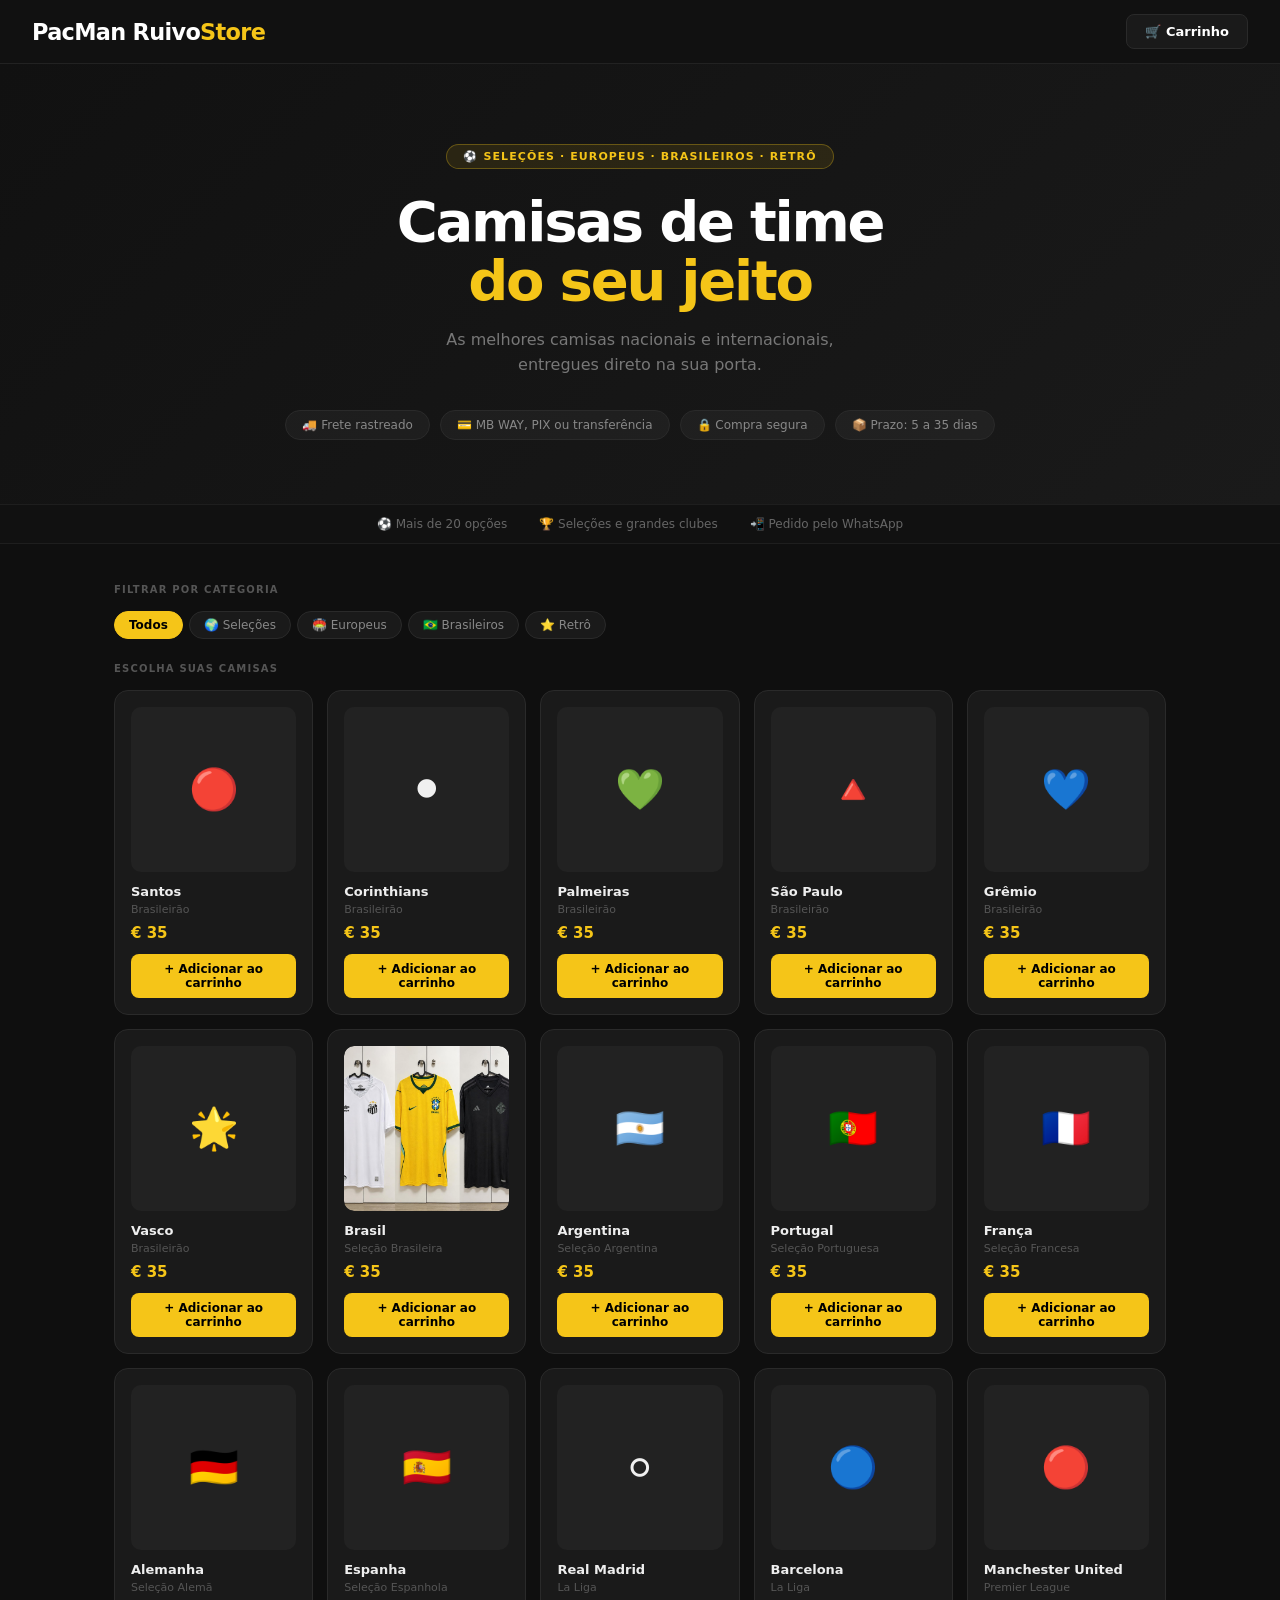
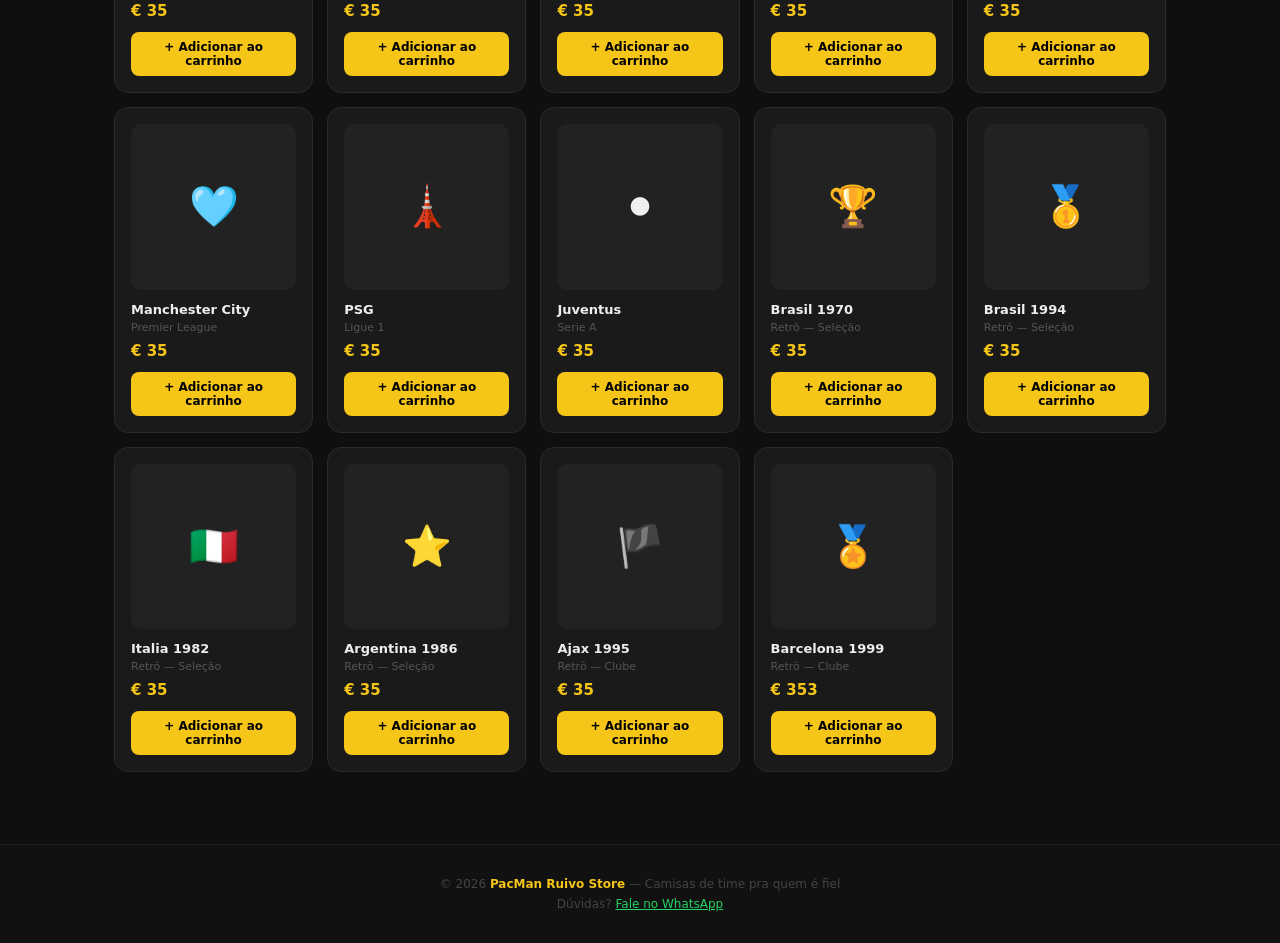
==== commit 95da374a: "." ====
--- a/index.html
+++ b/index.html
@@ -26,7 +26,7 @@
       <div class="pill">🚚 Frete rastreado</div>
       <div class="pill">💳 MB WAY, PIX ou transferência</div>
       <div class="pill">🔒 Compra segura</div>
-      <div class="pill">📦 Prazo: 5 a 25 dias</div>
+      <div class="pill">📦 Prazo: 5 a 35 dias</div>
     </div>
   </section>
 
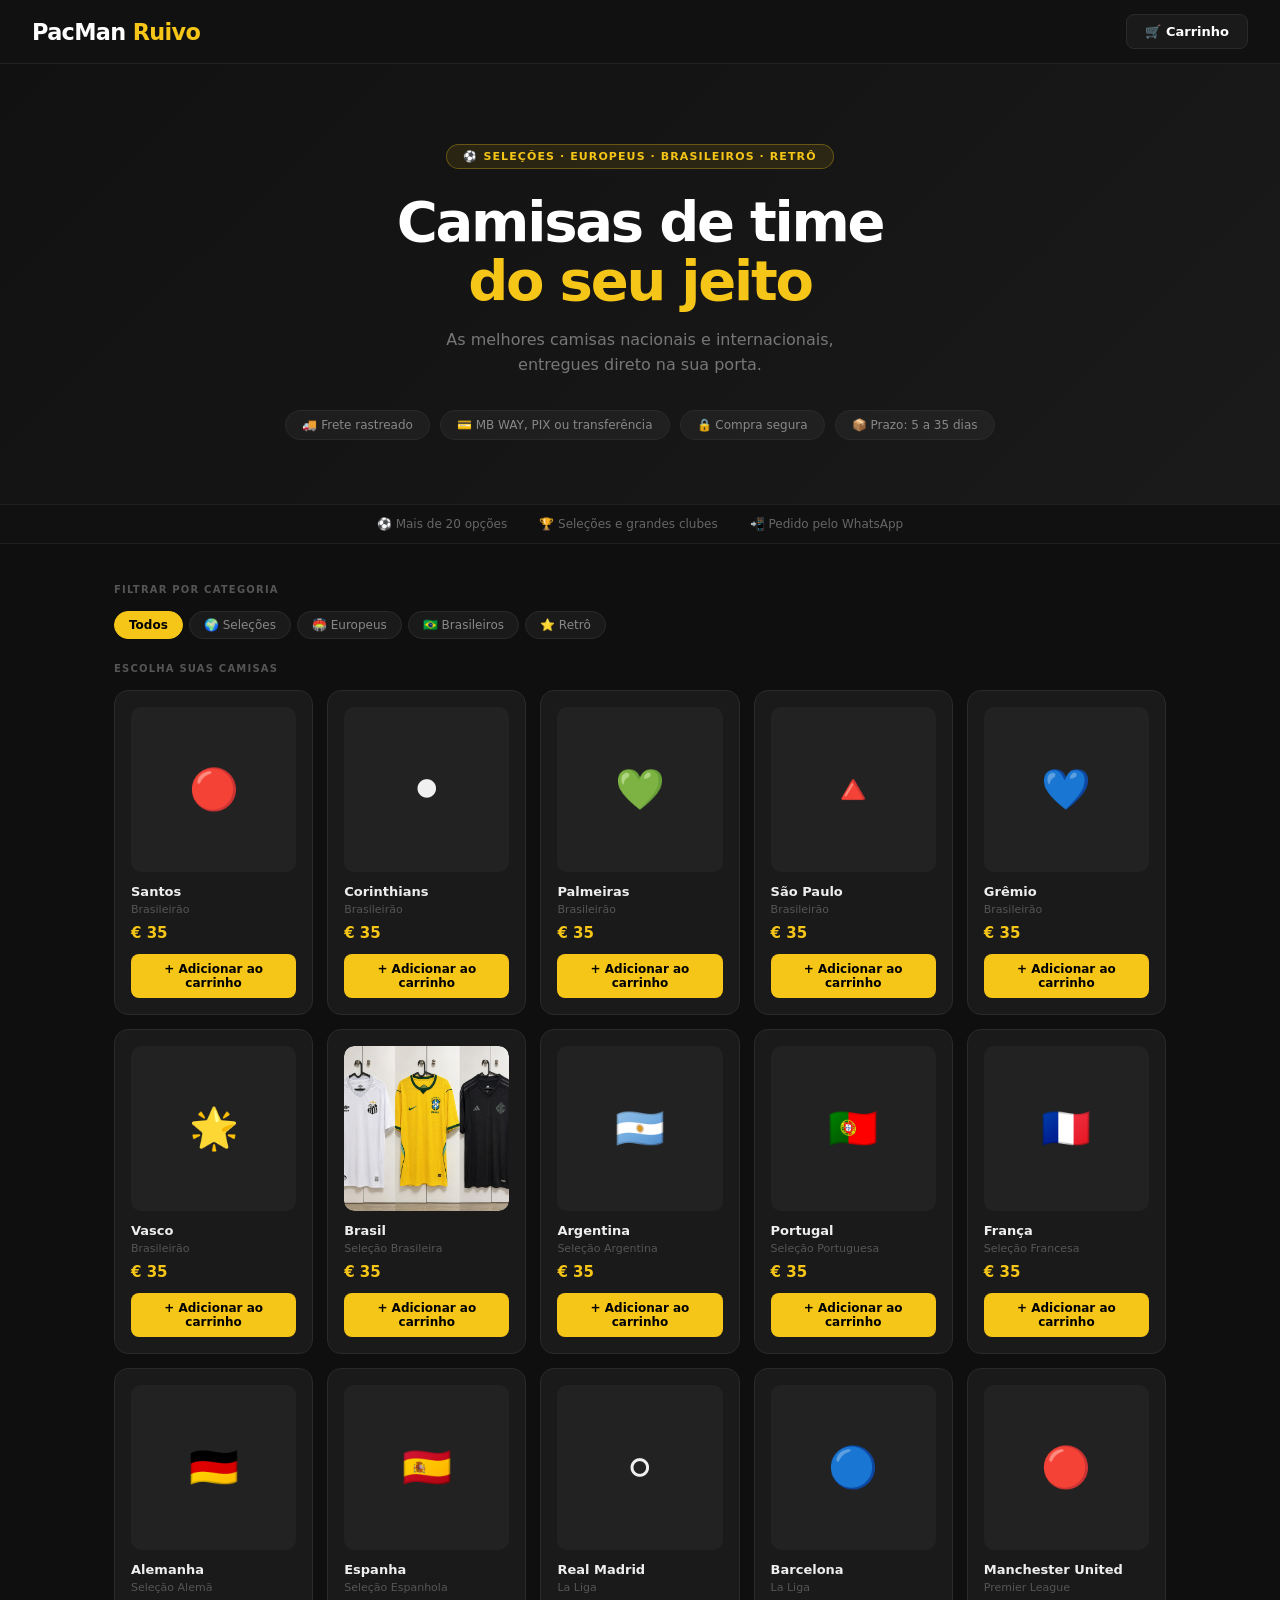
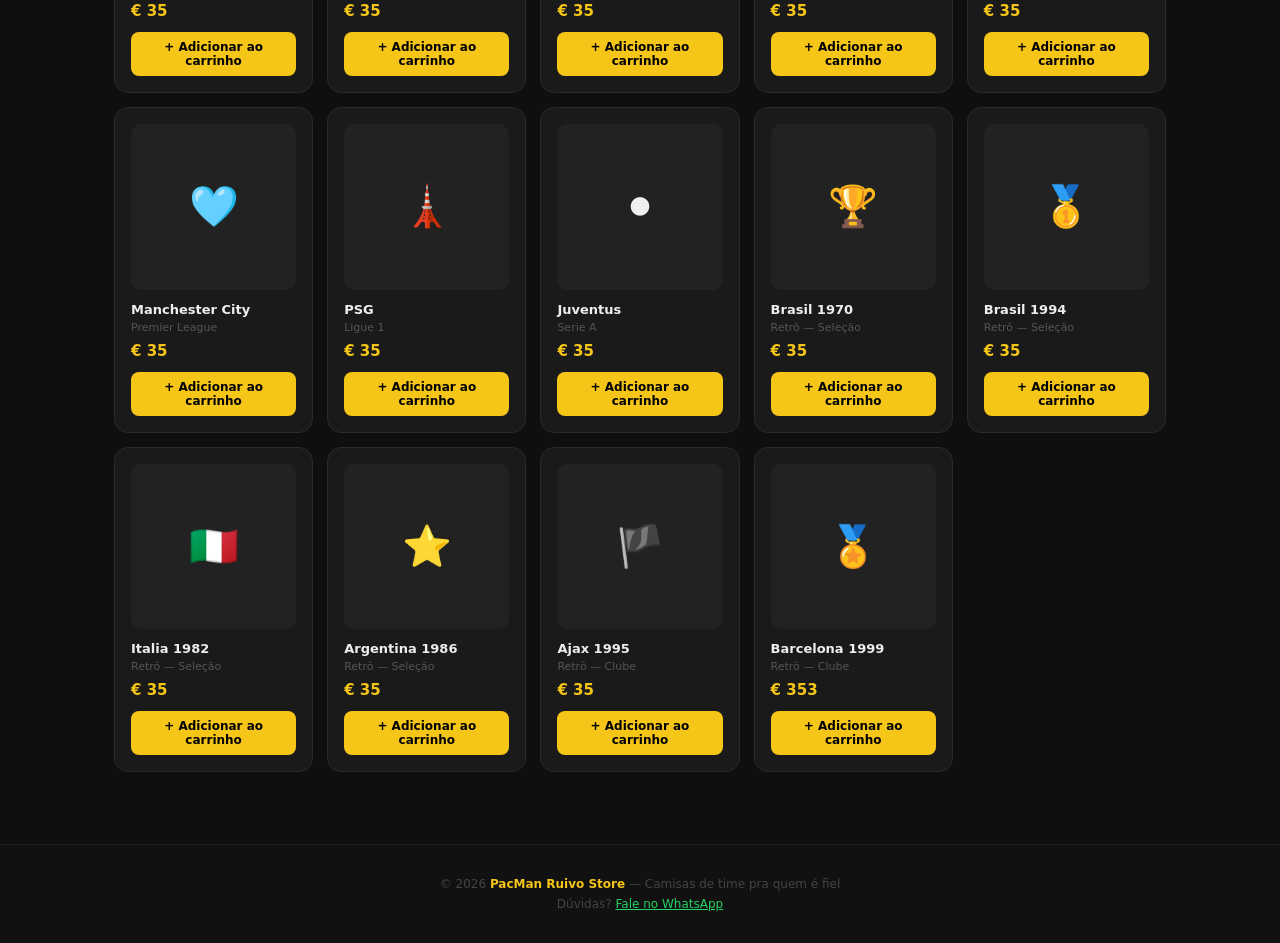
==== commit 2ab72589: "name" ====
--- a/index.html
+++ b/index.html
@@ -10,7 +10,7 @@
 
   <!-- ── HEADER ── -->
   <header>
-    <div class="logo">PacMan Ruivo<span>Store</span></div> <!-- ✏️ nome da loja -->
+    <div class="logo">PacMan <span>Ruivo</span></div> <!-- ✏️ nome da loja -->
     <button class="cart-btn" onclick="abrirCarrinho()">
       🛒 Carrinho
       <span class="cart-count" id="cart-count">0</span>
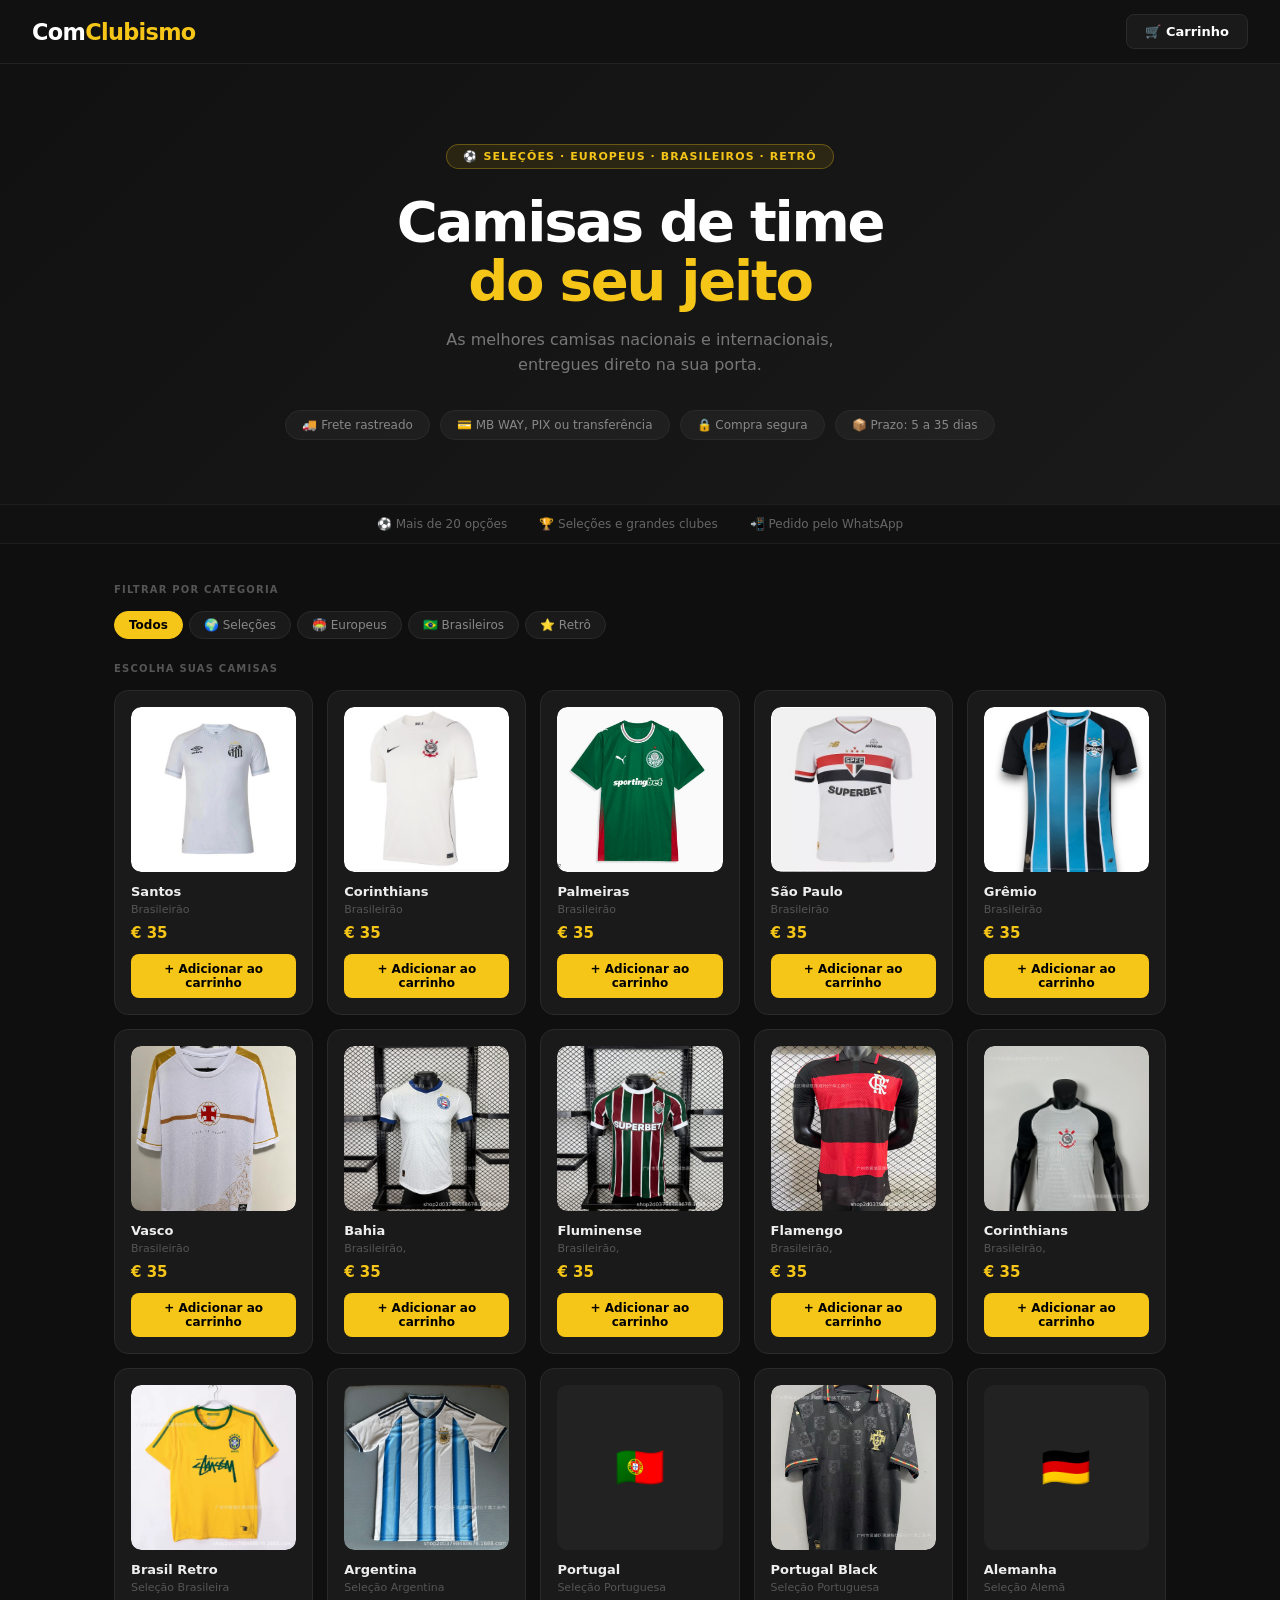
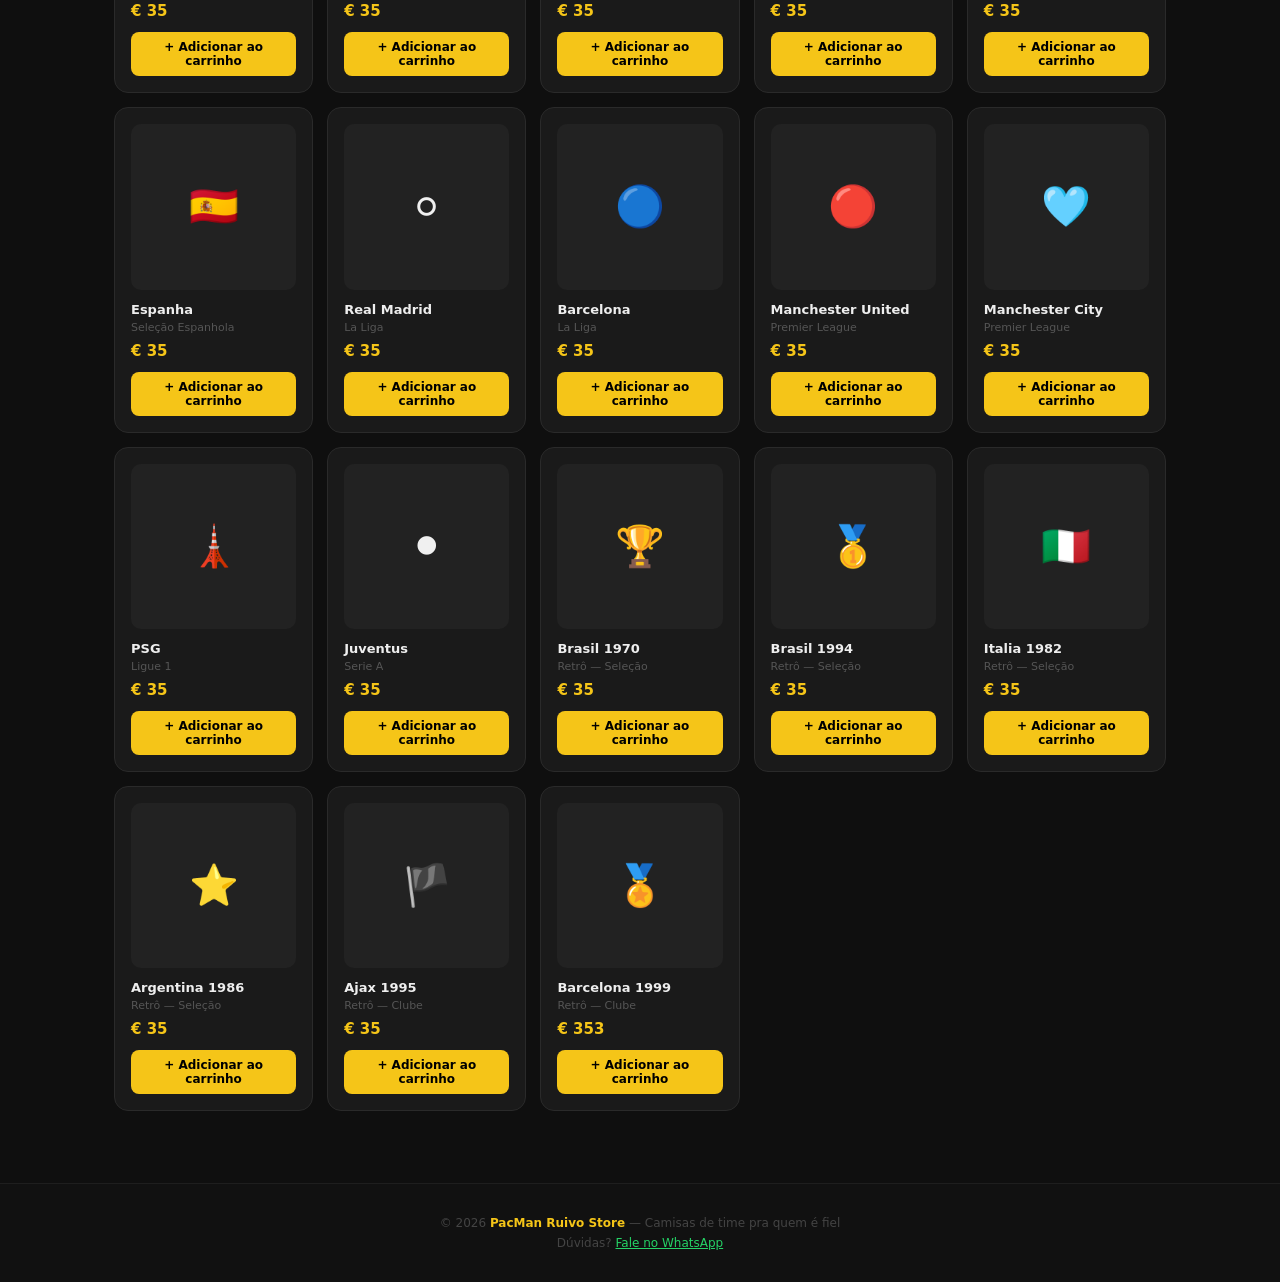
==== commit 1ecb514a: "new" ====
--- a/index.html
+++ b/index.html
@@ -3,14 +3,14 @@
 <head>
   <meta charset="UTF-8">
   <meta name="viewport" content="width=device-width, initial-scale=1.0">
-  <title>PacMan Ruivo — Camisas de Time</title> <!-- ✏️ nome da aba -->
+  <title>ComClubismo — Camisas de Time</title> <!-- ✏️ nome da aba -->
   <link rel="stylesheet" href="style.css">
 </head>
 <body>
 
   <!-- ── HEADER ── -->
   <header>
-    <div class="logo">PacMan <span>Ruivo</span></div> <!-- ✏️ nome da loja -->
+    <div class="logo">Com<span>Clubismo</span></div> <!-- ✏️ nome da loja -->
     <button class="cart-btn" onclick="abrirCarrinho()">
       🛒 Carrinho
       <span class="cart-count" id="cart-count">0</span>
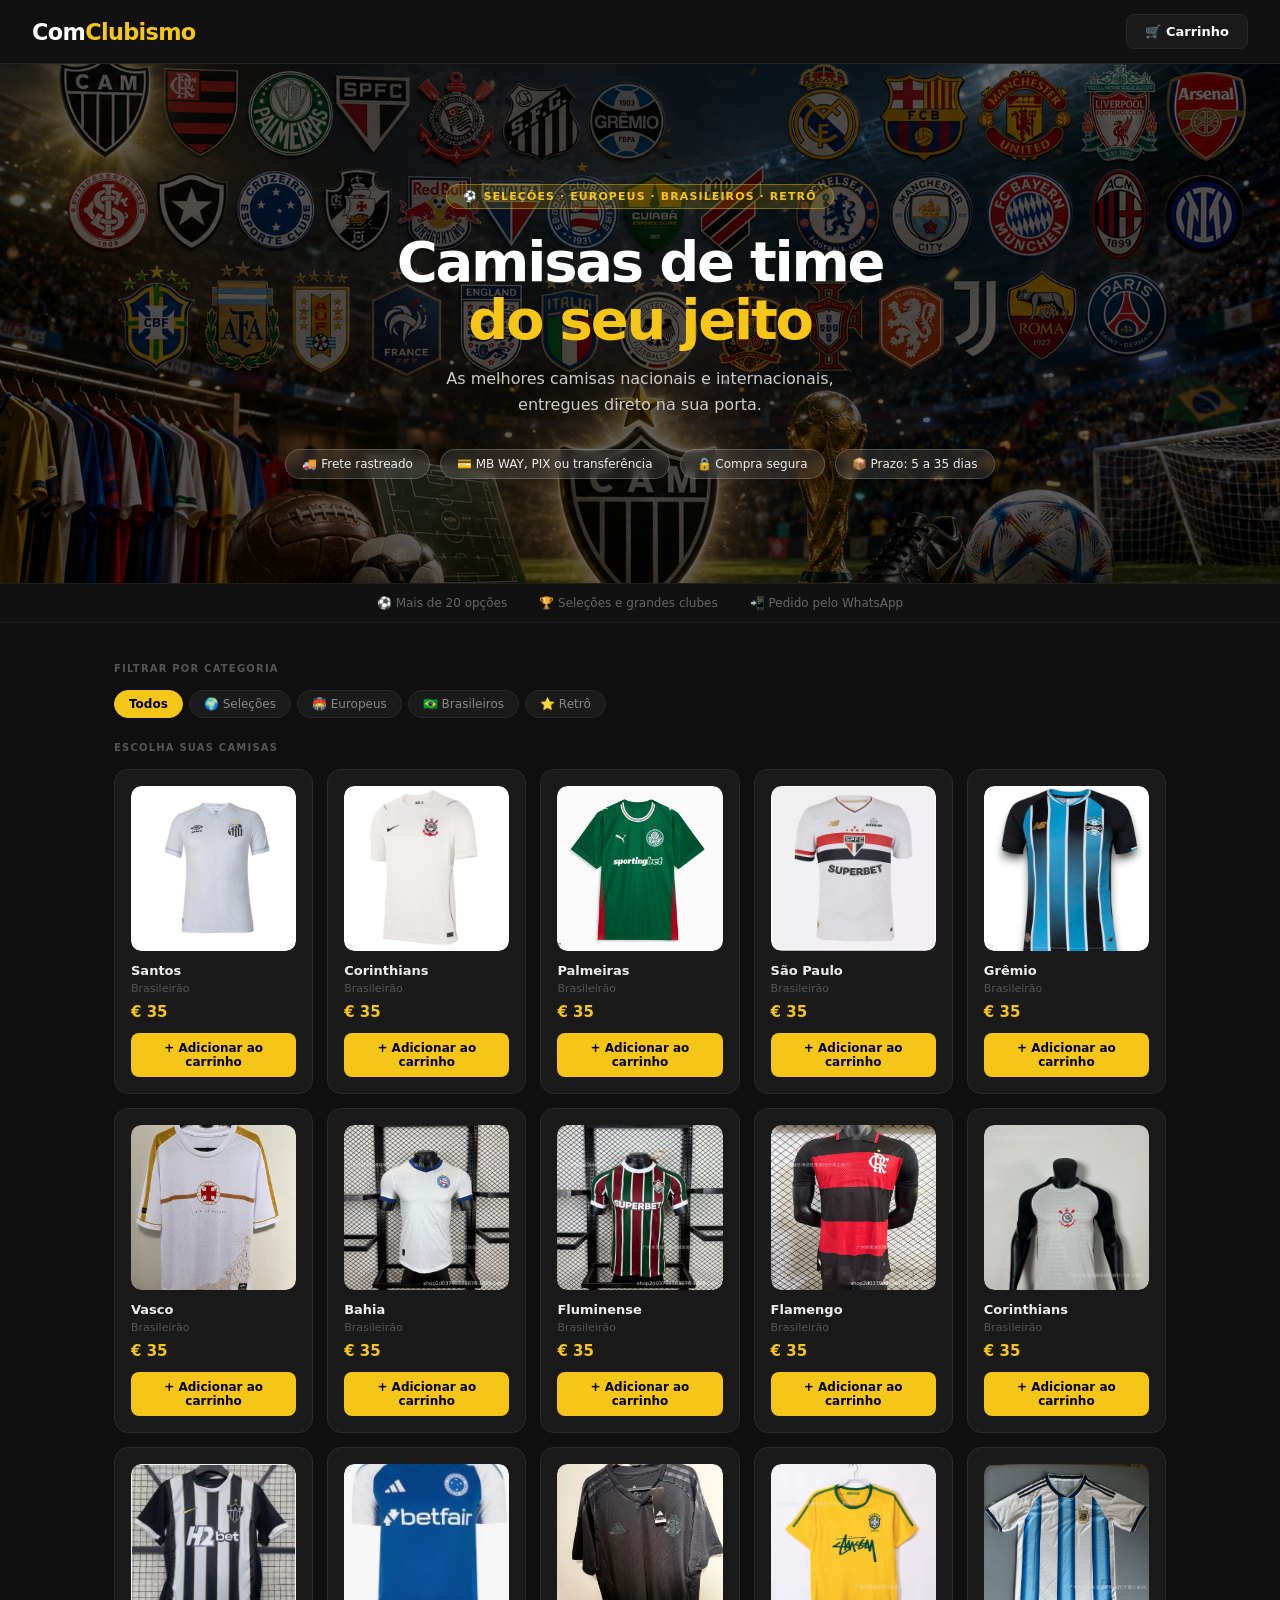
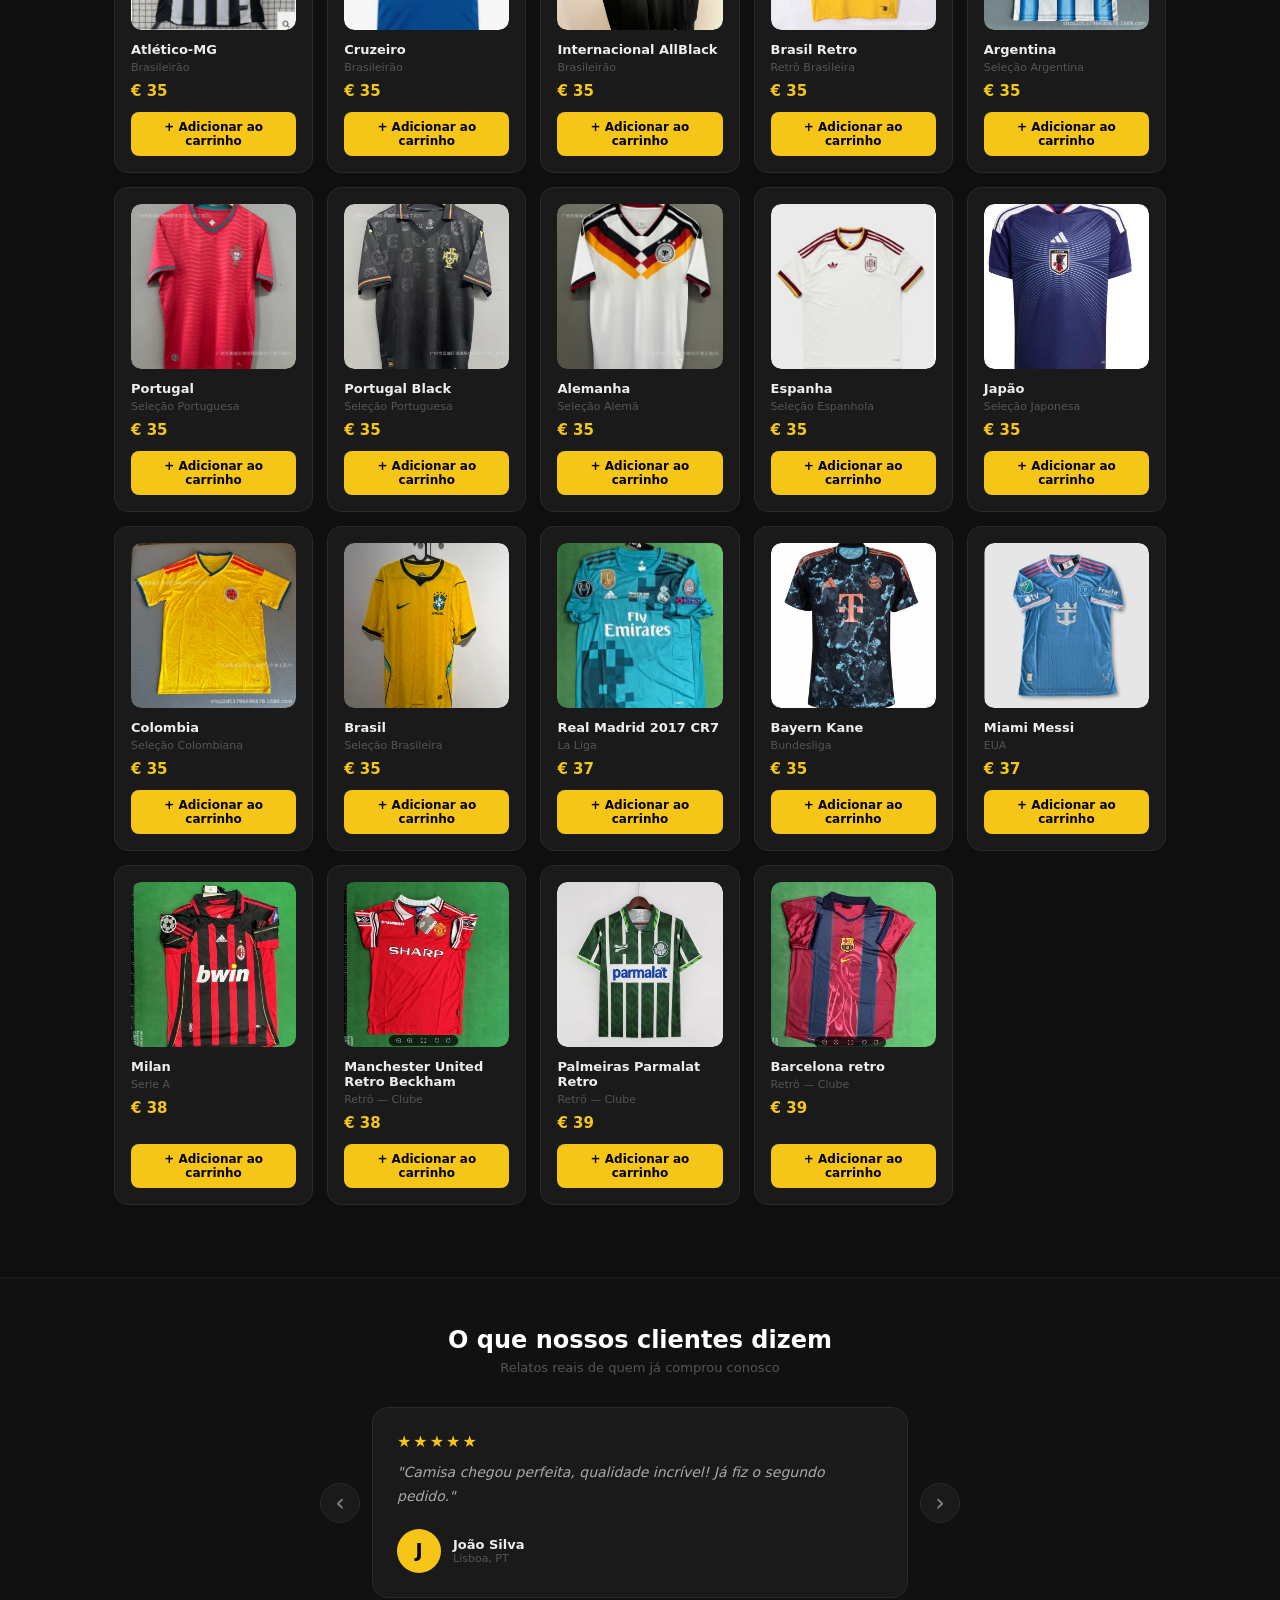
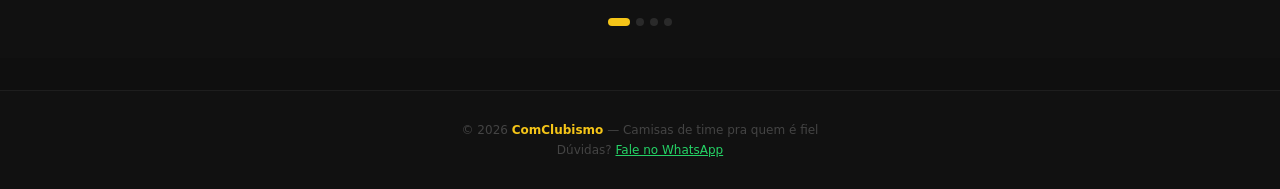
==== commit 6cc540f1: "Enhance hero, testimonials, and checkout sections Updated hero section with background image and con" ====
--- a/index.html
+++ b/index.html
@@ -17,18 +17,28 @@
     </button>
   </header>
 
-  <!-- ── HERO ── -->
+
+  <!-- ════════════════════════════════════════════════════════
+       ALTERAÇÃO 1: BANNER HERO COM IMAGEM DE FUNDO
+       ✏️ A imagem "imagens/capa.png" é usada como fundo.
+          Para trocar, edite a linha background-image no style.css
+          procurando por ".hero" e alterando o caminho da imagem.
+  ════════════════════════════════════════════════════════════ -->
   <section class="hero">
-    <div class="hero-badge">⚽ Seleções · Europeus · Brasileiros · Retrô</div>
-    <h1>Camisas de time<br><em>do seu jeito</em></h1> <!-- ✏️ título -->
-    <p>As melhores camisas nacionais e internacionais, entregues direto na sua porta.</p>
-    <div class="hero-pills">
-      <div class="pill">🚚 Frete rastreado</div>
-      <div class="pill">💳 MB WAY, PIX ou transferência</div>
-      <div class="pill">🔒 Compra segura</div>
-      <div class="pill">📦 Prazo: 5 a 35 dias</div>
+    <div class="hero-overlay"></div> <!-- escurecimento sobre a imagem -->
+    <div class="hero-content">
+      <div class="hero-badge">⚽ Seleções · Europeus · Brasileiros · Retrô</div>
+      <h1>Camisas de time<br><em>do seu jeito</em></h1>
+      <p>As melhores camisas nacionais e internacionais, entregues direto na sua porta.</p>
+      <div class="hero-pills">
+        <div class="pill">🚚 Frete rastreado</div>
+        <div class="pill">💳 MB WAY, PIX ou transferência</div>
+        <div class="pill">🔒 Compra segura</div>
+        <div class="pill">📦 Prazo: 5 a 35 dias</div>
+      </div>
     </div>
   </section>
+
 
   <!-- ── INFO BAR ── -->
   <div class="info-bar">
@@ -36,6 +46,7 @@
     <div class="info-item">🏆 Seleções e grandes clubes</div>
     <div class="info-item">📲 Pedido pelo WhatsApp</div>
   </div>
+
 
   <!-- ── CATÁLOGO ── -->
   <div class="main">
@@ -51,37 +62,94 @@
     <div class="catalog" id="catalog"></div>
   </div>
 
+
+  <!-- ════════════════════════════════════════════════════════
+       ALTERAÇÃO 4: RODAPÉ COM DEPOIMENTOS EM CARROSSEL
+       ✏️ Os depoimentos são editados no script.js,
+          no array DEPOIMENTOS no topo do arquivo.
+          Para adicionar fotos dos clientes, coloque-as em
+          uma pasta "clientes/" e aponte o caminho no campo "img".
+  ════════════════════════════════════════════════════════════ -->
+  <section class="depoimentos">
+    <div class="depo-header">
+      <h2>O que nossos clientes dizem</h2>
+      <p>Relatos reais de quem já comprou conosco</p>
+    </div>
+    <div class="depo-carrossel">
+      <button class="depo-arrow depo-arrow-left" onclick="mudarDepo(-1)">&#8249;</button>
+      <div class="depo-track" id="depo-track"></div>
+      <button class="depo-arrow depo-arrow-right" onclick="mudarDepo(1)">&#8250;</button>
+    </div>
+    <div class="depo-dots" id="depo-dots"></div>
+  </section>
+
+
   <!-- ── FOOTER ── -->
   <footer>
-    <p>© 2026 <strong>PacMan Ruivo Store</strong> — Camisas de time pra quem é fiel</p> <!-- ✏️ -->
+    <p>© 2026 <strong>ComClubismo</strong> — Camisas de time pra quem é fiel</p>
     <p style="margin-top:6px;">Dúvidas? <a href="https://wa.me/351932144202" target="_blank">Fale no WhatsApp</a></p>
   </footer>
 
 
-  <!-- ════════════════════════════════════════════
-       OVERLAY (fundo escuro dos modais)
-  ════════════════════════════════════════════ -->
+  <!-- ════════════════════════════════════════════════════════
+       OVERLAY (fundo escuro dos modais e drawers)
+  ════════════════════════════════════════════════════════════ -->
   <div class="overlay" id="cart-overlay"></div>
 
 
-  <!-- ════════════════════════════════════════════
-       MODAL — escolher tamanho e quantidade
-  ════════════════════════════════════════════ -->
+  <!-- ════════════════════════════════════════════════════════
+       ALTERAÇÃO 2: POP-UP AUTOMÁTICO (aparece após 10s)
+       ✏️ Edite o texto aqui mesmo no HTML abaixo.
+          O botão chama irParaWhatsAppPopup() no script.js
+          onde você pode editar a mensagem pré-preenchida.
+  ════════════════════════════════════════════════════════════ -->
+  <div class="popup-overlay" id="popup-promo">
+    <div class="popup-box">
+      <button class="popup-close" onclick="fecharPopup()">✕</button>
+      <div class="popup-icon">👕</div>
+      <!-- ✏️ Edite o título do pop-up -->
+      <h3 class="popup-titulo">Não encontrou o que procura?</h3>
+      <!-- ✏️ Edite o texto do pop-up -->
+      <p class="popup-texto">
+        Se não encontrou o clube ou o modelo que deseja, entre em contato via WhatsApp —
+        temos <strong>vários outros modelos exclusivos</strong> que não estão no catálogo!
+      </p>
+      <!-- ✏️ Edite o texto do botão -->
+      <button class="popup-btn-whats" onclick="irParaWhatsAppPopup()">
+        <svg viewBox="0 0 24 24" fill="currentColor" width="20" height="20">
+          <path d="M17.472 14.382c-.297-.149-1.758-.867-2.03-.967-.273-.099-.471-.148-.67.15-.197.297-.767.966-.94 1.164-.173.199-.347.223-.644.075-.297-.15-1.255-.463-2.39-1.475-.883-.788-1.48-1.761-1.653-2.059-.173-.297-.018-.458.13-.606.134-.133.298-.347.446-.52.149-.174.198-.298.298-.497.099-.198.05-.371-.025-.52-.075-.149-.669-1.612-.916-2.207-.242-.579-.487-.5-.669-.51-.173-.008-.371-.01-.57-.01-.198 0-.52.074-.792.372-.272.297-1.04 1.016-1.04 2.479 0 1.462 1.065 2.875 1.213 3.074.149.198 2.096 3.2 5.077 4.487.709.306 1.262.489 1.694.625.712.227 1.36.195 1.871.118.571-.085 1.758-.719 2.006-1.413.248-.694.248-1.289.173-1.413-.074-.124-.272-.198-.57-.347z"/>
+          <path d="M12 0C5.373 0 0 5.373 0 12c0 2.123.554 4.122 1.524 5.855L0 24l6.335-1.54A11.945 11.945 0 0012 24c6.627 0 12-5.373 12-12S18.627 0 12 0zm0 21.818a9.8 9.8 0 01-5.007-1.375l-.36-.214-3.73.978.994-3.633-.235-.374A9.795 9.795 0 012.182 12C2.182 6.57 6.57 2.182 12 2.182S21.818 6.57 21.818 12 17.43 21.818 12 21.818z"/>
+        </svg>
+        Falar no WhatsApp sobre modelos exclusivos
+      </button>
+    </div>
+  </div>
+
+
+  <!-- ════════════════════════════════════════════════════════
+       ALTERAÇÃO 3: MODAL COM CARROSSEL DE IMAGENS
+       O carrossel é gerado automaticamente pelo script.js.
+       Para adicionar fotos a um produto, edite o array "imgs"
+       de cada produto no script.js.
+  ════════════════════════════════════════════════════════════ -->
   <div class="modal" id="modal">
     <div class="modal-box">
       <button class="modal-close" onclick="fecharModal()">✕</button>
-      <div class="modal-img" id="modal-img"></div>
+
+      <!-- carrossel renderizado pelo JS -->
+      <div id="modal-carrossel"></div>
+
       <div class="modal-nome" id="modal-nome"></div>
       <div class="modal-liga" id="modal-liga"></div>
       <div class="modal-preco" id="modal-preco"></div>
 
       <div class="modal-label">Tamanho</div>
       <div class="modal-sizes">
-        <button class="modal-size-btn" onclick="modalEscolherTamanho('P', this)">P</button>
+        <button class="modal-size-btn" onclick="modalEscolherTamanho('S', this)">S</button>
         <button class="modal-size-btn" onclick="modalEscolherTamanho('M', this)">M</button>
-        <button class="modal-size-btn" onclick="modalEscolherTamanho('G', this)">G</button>
-        <button class="modal-size-btn" onclick="modalEscolherTamanho('GG', this)">GG</button>
-        <button class="modal-size-btn" onclick="modalEscolherTamanho('XGG', this)">XGG</button>
+        <button class="modal-size-btn" onclick="modalEscolherTamanho('L', this)">L</button>
+        <button class="modal-size-btn" onclick="modalEscolherTamanho('XL', this)">XL</button>
+        <button class="modal-size-btn" onclick="modalEscolherTamanho('XXL', this)">XXL</button>
       </div>
 
       <div class="modal-label">Quantidade</div>
@@ -96,9 +164,7 @@
   </div>
 
 
-  <!-- ════════════════════════════════════════════
-       DRAWER — CARRINHO
-  ════════════════════════════════════════════ -->
+  <!-- ── DRAWER CARRINHO ── -->
   <div class="drawer" id="cart-drawer">
     <div class="drawer-header">
       <span>🛒 Seu carrinho</span>
@@ -110,16 +176,14 @@
     </div>
     <div class="drawer-footer">
       <button class="btn-finalizar" id="btn-finalizar" onclick="abrirCheckout()" style="display:none;">
-        <svg viewBox="0 0 24 24"><path d="M17.472 14.382c-.297-.149-1.758-.867-2.03-.967-.273-.099-.471-.148-.67.15-.197.297-.767.966-.94 1.164-.173.199-.347.223-.644.075-.297-.15-1.255-.463-2.39-1.475-.883-.788-1.48-1.761-1.653-2.059-.173-.297-.018-.458.13-.606.134-.133.298-.347.446-.52.149-.174.198-.298.298-.497.099-.198.05-.371-.025-.52-.075-.149-.669-1.612-.916-2.207-.242-.579-.487-.5-.669-.51-.173-.008-.371-.01-.57-.01-.198 0-.52.074-.792.372-.272.297-1.04 1.016-1.04 2.479 0 1.462 1.065 2.875 1.213 3.074.149.198 2.096 3.2 5.077 4.487.709.306 1.262.489 1.694.625.712.227 1.36.195 1.871.118.571-.085 1.758-.719 2.006-1.413.248-.694.248-1.289.173-1.413-.074-.124-.272-.198-.57-.347z"/><path d="M12 0C5.373 0 0 5.373 0 12c0 2.123.554 4.122 1.524 5.855L0 24l6.335-1.54A11.945 11.945 0 0012 24c6.627 0 12-5.373 12-12S18.627 0 12 0zm0 21.818a9.8 9.8 0 01-5.007-1.375l-.36-.214-3.73.978.994-3.633-.235-.374A9.795 9.795 0 012.182 12C2.182 6.57 6.57 2.182 12 2.182S21.818 6.57 21.818 12 17.43 21.818 12 21.818z"/></svg>
+        <svg viewBox="0 0 24 24" width="22" height="22" fill="#fff"><path d="M17.472 14.382c-.297-.149-1.758-.867-2.03-.967-.273-.099-.471-.148-.67.15-.197.297-.767.966-.94 1.164-.173.199-.347.223-.644.075-.297-.15-1.255-.463-2.39-1.475-.883-.788-1.48-1.761-1.653-2.059-.173-.297-.018-.458.13-.606.134-.133.298-.347.446-.52.149-.174.198-.298.298-.497.099-.198.05-.371-.025-.52-.075-.149-.669-1.612-.916-2.207-.242-.579-.487-.5-.669-.51-.173-.008-.371-.01-.57-.01-.198 0-.52.074-.792.372-.272.297-1.04 1.016-1.04 2.479 0 1.462 1.065 2.875 1.213 3.074.149.198 2.096 3.2 5.077 4.487.709.306 1.262.489 1.694.625.712.227 1.36.195 1.871.118.571-.085 1.758-.719 2.006-1.413.248-.694.248-1.289.173-1.413-.074-.124-.272-.198-.57-.347z"/><path d="M12 0C5.373 0 0 5.373 0 12c0 2.123.554 4.122 1.524 5.855L0 24l6.335-1.54A11.945 11.945 0 0012 24c6.627 0 12-5.373 12-12S18.627 0 12 0zm0 21.818a9.8 9.8 0 01-5.007-1.375l-.36-.214-3.73.978.994-3.633-.235-.374A9.795 9.795 0 012.182 12C2.182 6.57 6.57 2.182 12 2.182S21.818 6.57 21.818 12 17.43 21.818 12 21.818z"/></svg>
         Finalizar pedido
       </button>
     </div>
   </div>
 
 
-  <!-- ════════════════════════════════════════════
-       DRAWER — CHECKOUT (dados de entrega)
-  ════════════════════════════════════════════ -->
+  <!-- ── DRAWER CHECKOUT ── -->
   <div class="checkout-drawer" id="checkout-drawer">
     <div class="drawer-header">
       <span>📦 Dados de entrega</span>
@@ -135,15 +199,15 @@
       </div>
       <div class="field">
         <label>WhatsApp / Telefone</label>
-        <input type="text" id="telefone" placeholder="(11) 99999-9999">
+        <input type="text" id="telefone" placeholder="+351 912 345 678">
       </div>
 
       <div class="section-divider"></div>
       <div class="section-title-small">Endereço de entrega</div>
 
       <div class="field">
-        <label>CODIGO POSTAL</label>
-        <input type="text" id="cep" placeholder="00000-000">
+        <label>Código Postal</label>
+        <input type="text" id="cep" placeholder="0000-000">
       </div>
       <div class="field">
         <label>Rua e número</label>
@@ -152,11 +216,11 @@
       <div class="field field-row">
         <div>
           <label>Cidade</label>
-          <input type="text" id="cidade" placeholder="Londres">
+          <input type="text" id="cidade" placeholder="Lisboa">
         </div>
         <div>
-          <label>Estado</label>
-          <input type="text" id="estado" placeholder="Braga">
+          <label>Distrito</label>
+          <input type="text" id="estado" placeholder="Lisboa">
         </div>
       </div>
       <div class="field">
@@ -167,10 +231,10 @@
       <div class="section-divider"></div>
 
       <button class="whatsapp-btn" onclick="enviarWhatsApp()">
-        <svg viewBox="0 0 24 24"><path d="M17.472 14.382c-.297-.149-1.758-.867-2.03-.967-.273-.099-.471-.148-.67.15-.197.297-.767.966-.94 1.164-.173.199-.347.223-.644.075-.297-.15-1.255-.463-2.39-1.475-.883-.788-1.48-1.761-1.653-2.059-.173-.297-.018-.458.13-.606.134-.133.298-.347.446-.52.149-.174.198-.298.298-.497.099-.198.05-.371-.025-.52-.075-.149-.669-1.612-.916-2.207-.242-.579-.487-.5-.669-.51-.173-.008-.371-.01-.57-.01-.198 0-.52.074-.792.372-.272.297-1.04 1.016-1.04 2.479 0 1.462 1.065 2.875 1.213 3.074.149.198 2.096 3.2 5.077 4.487.709.306 1.262.489 1.694.625.712.227 1.36.195 1.871.118.571-.085 1.758-.719 2.006-1.413.248-.694.248-1.289.173-1.413-.074-.124-.272-.198-.57-.347z"/><path d="M12 0C5.373 0 0 5.373 0 12c0 2.123.554 4.122 1.524 5.855L0 24l6.335-1.54A11.945 11.945 0 0012 24c6.627 0 12-5.373 12-12S18.627 0 12 0zm0 21.818a9.8 9.8 0 01-5.007-1.375l-.36-.214-3.73.978.994-3.633-.235-.374A9.795 9.795 0 012.182 12C2.182 6.57 6.57 2.182 12 2.182S21.818 6.57 21.818 12 17.43 21.818 12 21.818z"/></svg>
+        <svg viewBox="0 0 24 24" width="22" height="22" fill="#fff"><path d="M17.472 14.382c-.297-.149-1.758-.867-2.03-.967-.273-.099-.471-.148-.67.15-.197.297-.767.966-.94 1.164-.173.199-.347.223-.644.075-.297-.15-1.255-.463-2.39-1.475-.883-.788-1.48-1.761-1.653-2.059-.173-.297-.018-.458.13-.606.134-.133.298-.347.446-.52.149-.174.198-.298.298-.497.099-.198.05-.371-.025-.52-.075-.149-.669-1.612-.916-2.207-.242-.579-.487-.5-.669-.51-.173-.008-.371-.01-.57-.01-.198 0-.52.074-.792.372-.272.297-1.04 1.016-1.04 2.479 0 1.462 1.065 2.875 1.213 3.074.149.198 2.096 3.2 5.077 4.487.709.306 1.262.489 1.694.625.712.227 1.36.195 1.871.118.571-.085 1.758-.719 2.006-1.413.248-.694.248-1.289.173-1.413-.074-.124-.272-.198-.57-.347z"/><path d="M12 0C5.373 0 0 5.373 0 12c0 2.123.554 4.122 1.524 5.855L0 24l6.335-1.54A11.945 11.945 0 0012 24c6.627 0 12-5.373 12-12S18.627 0 12 0zm0 21.818a9.8 9.8 0 01-5.007-1.375l-.36-.214-3.73.978.994-3.633-.235-.374A9.795 9.795 0 012.182 12C2.182 6.57 6.57 2.182 12 2.182S21.818 6.57 21.818 12 17.43 21.818 12 21.818z"/></svg>
         Enviar pedido pelo WhatsApp
       </button>
-      <p class="disclaimer">Você será direcionado ao WhatsApp com todos os itens do seu pedido para confirmar e receber as instruções de pagamento via PIX.</p>
+      <p class="disclaimer">Você será direcionado ao WhatsApp com todos os itens do seu pedido para confirmar e receber as instruções de pagamento.</p>
     </div>
   </div>
 
--- a/style.css
+++ b/style.css
@@ -602,3 +602,392 @@
 }
 footer strong { color: #f5c518; }
 footer a { color: #25D366; }
+
+
+/* ════════════════════════════════════════════════════════════
+   ALTERAÇÃO 1: HERO COM IMAGEM DE FUNDO (capa.png)
+   ✏️ Para trocar a imagem, altere o caminho em background-image
+════════════════════════════════════════════════════════════ */
+.hero {
+  position: relative;
+  background-image: url("imagens/capa.png"); /* ✏️ caminho da imagem de fundo */
+  background-size: cover;
+  background-position: center;
+  background-repeat: no-repeat;
+  padding: 0;
+  border-bottom: 1px solid #1e1e1e;
+  min-height: 520px;
+  display: flex;
+  align-items: center;
+  justify-content: center;
+}
+
+/* camada escura sobre a imagem para legibilidade do texto */
+.hero-overlay {
+  position: absolute;
+  inset: 0;
+  /* ✏️ ajuste o último número (0.6) para mais claro ou mais escuro */
+  background: rgba(0, 0, 0, 0.6);
+}
+
+.hero-content {
+  position: relative;
+  z-index: 1;
+  text-align: center;
+  padding: 5rem 2rem 4rem;
+  width: 100%;
+}
+
+.hero-badge {
+  display: inline-block;
+  background: rgba(245,197,24,0.15);
+  border: 1px solid rgba(245,197,24,0.4);
+  color: #f5c518;
+  font-size: 11px;
+  font-weight: 700;
+  padding: 5px 16px;
+  border-radius: 20px;
+  letter-spacing: 0.1em;
+  text-transform: uppercase;
+  margin-bottom: 1.5rem;
+}
+
+.hero h1 {
+  font-size: clamp(2rem, 5vw, 3.5rem);
+  font-weight: 900;
+  line-height: 1.05;
+  letter-spacing: -0.04em;
+  margin-bottom: 1rem;
+  color: #fff;
+}
+.hero h1 em { font-style: normal; color: #f5c518; }
+.hero p { color: #ccc; font-size: 1rem; max-width: 420px; margin: 0 auto 2rem; line-height: 1.6; }
+.hero-pills { display: flex; gap: 10px; justify-content: center; flex-wrap: wrap; }
+.pill {
+  background: rgba(255,255,255,0.1);
+  border: 1px solid rgba(255,255,255,0.2);
+  color: #eee;
+  font-size: 12px;
+  padding: 7px 16px;
+  border-radius: 20px;
+  backdrop-filter: blur(4px);
+}
+
+
+/* ════════════════════════════════════════════════════════════
+   ALTERAÇÃO 2: POP-UP PROMOCIONAL
+════════════════════════════════════════════════════════════ */
+.popup-overlay {
+  position: fixed;
+  inset: 0;
+  background: rgba(0,0,0,0.75);
+  z-index: 600;
+  display: flex;
+  align-items: center;
+  justify-content: center;
+  padding: 1rem;
+  opacity: 0;
+  pointer-events: none;
+  transition: opacity 0.3s;
+}
+.popup-overlay.open { opacity: 1; pointer-events: all; }
+
+.popup-box {
+  background: #1a1a1a;
+  border: 1px solid #2a2a2a;
+  border-radius: 20px;
+  padding: 2rem 1.75rem;
+  width: 100%;
+  max-width: 420px;
+  text-align: center;
+  position: relative;
+}
+
+.popup-close {
+  position: absolute;
+  top: 14px;
+  right: 14px;
+  background: #222;
+  border: none;
+  color: #888;
+  width: 32px;
+  height: 32px;
+  border-radius: 50%;
+  font-size: 18px;
+  cursor: pointer;
+  display: flex;
+  align-items: center;
+  justify-content: center;
+  font-family: inherit;
+}
+.popup-close:hover { color: #fff; }
+
+.popup-icon { font-size: 3rem; margin-bottom: 1rem; }
+
+.popup-titulo {
+  font-size: 1.2rem;
+  font-weight: 800;
+  color: #fff;
+  margin-bottom: 0.75rem;
+}
+
+.popup-texto {
+  font-size: 14px;
+  color: #888;
+  line-height: 1.6;
+  margin-bottom: 1.5rem;
+}
+.popup-texto strong { color: #f5c518; }
+
+.popup-btn-whats {
+  width: 100%;
+  padding: 14px;
+  background: #25D366;
+  color: #fff;
+  border: none;
+  border-radius: 10px;
+  font-size: 14px;
+  font-weight: 700;
+  cursor: pointer;
+  font-family: inherit;
+  display: flex;
+  align-items: center;
+  justify-content: center;
+  gap: 8px;
+  transition: background 0.15s;
+}
+.popup-btn-whats:hover { background: #1ebe5d; }
+
+
+/* ════════════════════════════════════════════════════════════
+   ALTERAÇÃO 3: CARROSSEL DE IMAGENS NO MODAL
+════════════════════════════════════════════════════════════ */
+
+/* badge "X fotos" no card do catálogo */
+.multi-img-badge {
+  position: absolute;
+  top: 10px;
+  left: 10px;
+  background: rgba(0,0,0,0.7);
+  color: #fff;
+  font-size: 10px;
+  font-weight: 600;
+  padding: 3px 8px;
+  border-radius: 20px;
+  backdrop-filter: blur(4px);
+}
+
+/* área do carrossel dentro do modal */
+.carrossel-main {
+  position: relative;
+  width: 100%;
+  aspect-ratio: 1.2;
+  border-radius: 12px;
+  overflow: hidden;
+  background: #222;
+  display: flex;
+  align-items: center;
+  justify-content: center;
+  margin-bottom: 10px;
+}
+
+.carrossel-main img {
+  width: 100%;
+  height: 100%;
+  object-fit: cover;
+  display: block;
+}
+
+/* setas do carrossel */
+.carr-btn {
+  position: absolute;
+  top: 50%;
+  transform: translateY(-50%);
+  background: rgba(0,0,0,0.55);
+  border: none;
+  color: #fff;
+  font-size: 2rem;
+  width: 40px;
+  height: 40px;
+  border-radius: 50%;
+  cursor: pointer;
+  display: flex;
+  align-items: center;
+  justify-content: center;
+  line-height: 1;
+  transition: background 0.15s;
+  z-index: 2;
+  padding: 0;
+}
+.carr-btn:hover { background: rgba(0,0,0,0.8); }
+.carr-prev { left: 8px; }
+.carr-next { right: 8px; }
+
+/* contador "1 / 3" */
+.carr-counter {
+  position: absolute;
+  bottom: 8px;
+  right: 10px;
+  background: rgba(0,0,0,0.6);
+  color: #fff;
+  font-size: 11px;
+  font-weight: 600;
+  padding: 2px 8px;
+  border-radius: 20px;
+}
+
+/* miniaturas */
+.carrossel-thumbs {
+  display: flex;
+  gap: 6px;
+  margin-bottom: 12px;
+  flex-wrap: wrap;
+}
+
+.thumb {
+  width: 54px;
+  height: 54px;
+  border-radius: 8px;
+  overflow: hidden;
+  cursor: pointer;
+  border: 2px solid transparent;
+  background: #222;
+  display: flex;
+  align-items: center;
+  justify-content: center;
+  flex-shrink: 0;
+  transition: border-color 0.15s;
+}
+.thumb.active { border-color: #f5c518; }
+.thumb img { width: 100%; height: 100%; object-fit: cover; display: block; }
+
+
+/* ════════════════════════════════════════════════════════════
+   ALTERAÇÃO 4: SEÇÃO DE DEPOIMENTOS
+════════════════════════════════════════════════════════════ */
+.depoimentos {
+  background: #111;
+  border-top: 1px solid #1e1e1e;
+  padding: 3rem 1.5rem 2rem;
+  margin-top: 2rem;
+}
+
+.depo-header {
+  text-align: center;
+  margin-bottom: 2rem;
+}
+.depo-header h2 {
+  font-size: 1.5rem;
+  font-weight: 800;
+  color: #fff;
+  margin-bottom: 6px;
+}
+.depo-header p { font-size: 13px; color: #555; }
+
+.depo-carrossel {
+  display: flex;
+  align-items: center;
+  gap: 12px;
+  max-width: 640px;
+  margin: 0 auto;
+}
+
+.depo-arrow {
+  background: #1a1a1a;
+  border: 1px solid #2a2a2a;
+  color: #888;
+  width: 40px;
+  height: 40px;
+  border-radius: 50%;
+  font-size: 1.5rem;
+  cursor: pointer;
+  display: flex;
+  align-items: center;
+  justify-content: center;
+  flex-shrink: 0;
+  transition: all 0.15s;
+  font-family: inherit;
+}
+.depo-arrow:hover { border-color: #555; color: #fff; }
+
+.depo-track {
+  flex: 1;
+  position: relative;
+  min-height: 180px;
+}
+
+.depo-card {
+  display: none;
+  background: #1a1a1a;
+  border: 1px solid #2a2a2a;
+  border-radius: 16px;
+  padding: 1.5rem;
+  animation: fadeIn 0.3s ease;
+}
+.depo-card.active { display: block; }
+
+@keyframes fadeIn { from { opacity: 0; transform: translateY(6px); } to { opacity: 1; transform: translateY(0); } }
+
+.depo-stars { color: #f5c518; font-size: 1rem; margin-bottom: 10px; letter-spacing: 2px; }
+
+.depo-texto {
+  font-size: 14px;
+  color: #aaa;
+  line-height: 1.7;
+  margin-bottom: 1.25rem;
+  font-style: italic;
+}
+
+.depo-autor {
+  display: flex;
+  align-items: center;
+  gap: 12px;
+}
+
+.depo-avatar {
+  width: 44px;
+  height: 44px;
+  border-radius: 50%;
+  overflow: hidden;
+  flex-shrink: 0;
+  background: #f5c518;
+  display: flex;
+  align-items: center;
+  justify-content: center;
+}
+
+.depo-avatar-img { width: 100%; height: 100%; object-fit: cover; }
+
+.depo-avatar-inicial {
+  font-size: 1.2rem;
+  font-weight: 800;
+  color: #000;
+  display: flex;
+  align-items: center;
+  justify-content: center;
+  width: 100%;
+  height: 100%;
+}
+
+.depo-nome { font-size: 13px; font-weight: 700; color: #eee; }
+.depo-local { font-size: 11px; color: #555; }
+
+/* dots de navegação */
+.depo-dots {
+  display: flex;
+  gap: 6px;
+  justify-content: center;
+  margin-top: 1.25rem;
+}
+
+.depo-dot {
+  width: 8px;
+  height: 8px;
+  border-radius: 50%;
+  background: #2a2a2a;
+  border: none;
+  cursor: pointer;
+  transition: all 0.15s;
+  padding: 0;
+}
+.depo-dot.active { background: #f5c518; width: 22px; border-radius: 4px; }
